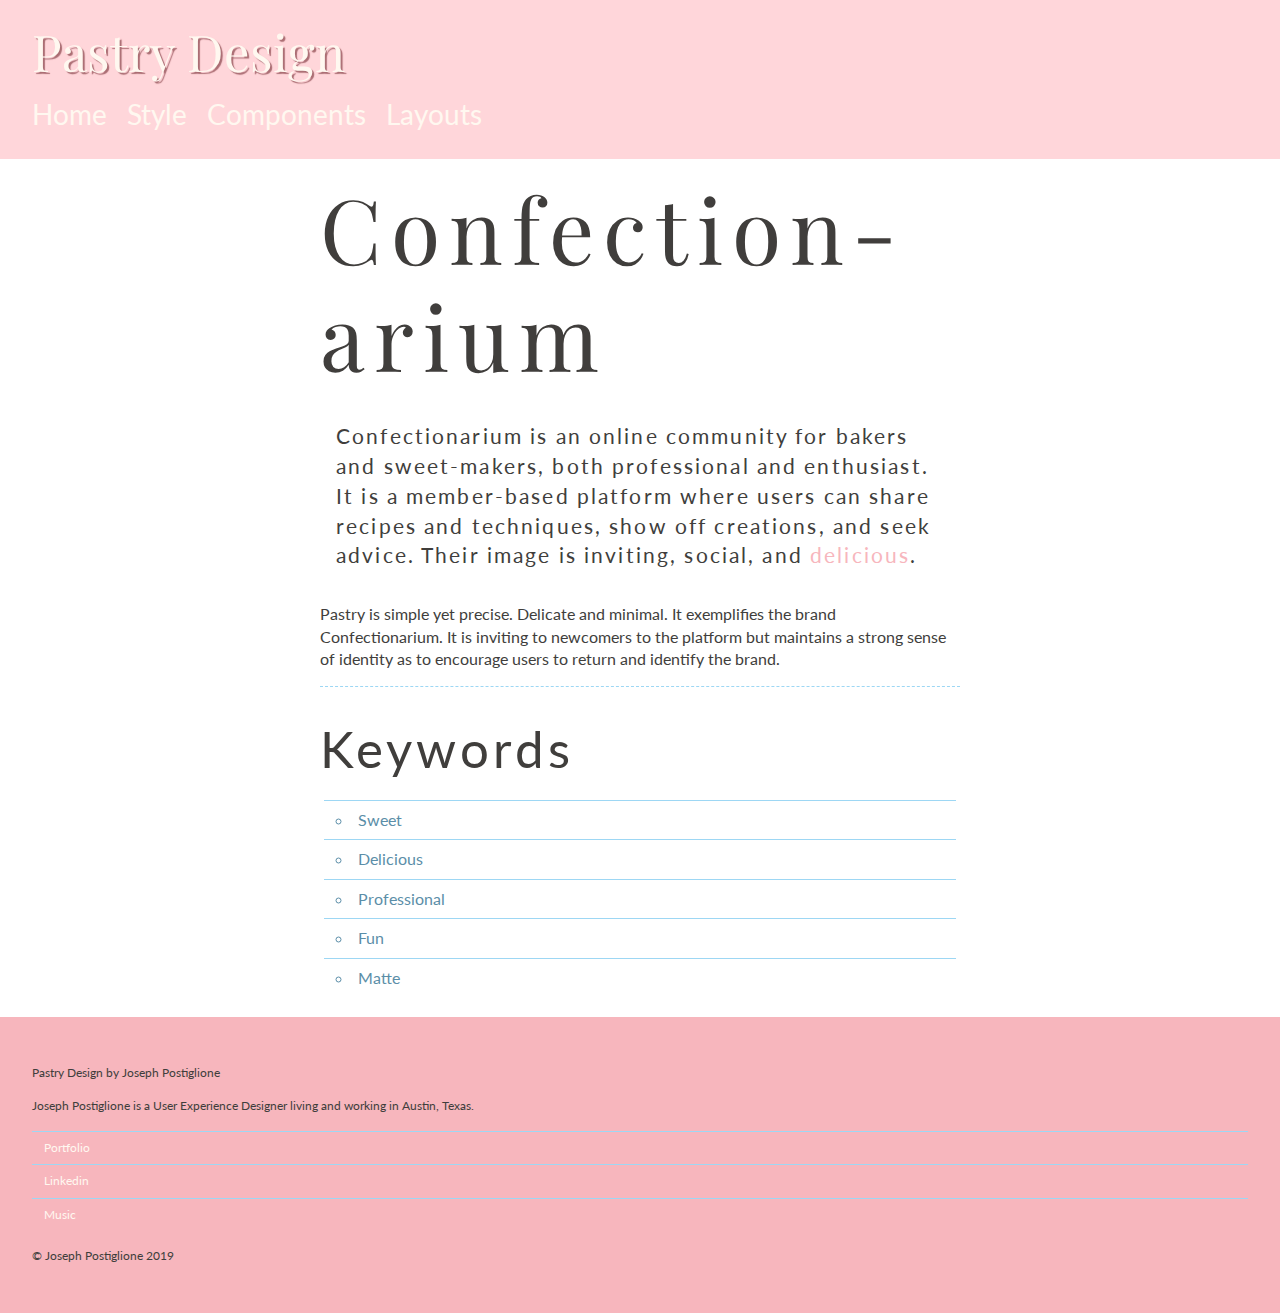
==== index.html @ 6fde8a40 "Project 3: Part A Revision" ====
<!DOCTYPE html>
<html lang="en-us">
<head>
    <meta charset="UTF-8">
    <meta name="viewport" content="width=device-width, initial-scale=1.0">
    <meta http-equiv="X-UA-Compatible" content="ie=edge">
    <title>Pastry Design</title>
    <link rel="stylesheet" href="style.css">
</head>
<body>

    <header>

        <a href="index.html" class="site-logo">Pastry Design</a>

        <nav>

            <ul>
                <li><a href="index.html">Home</a></li>
                <li><a href="style.html">Style</a></li>
                <li><a href="components.html">Components</a></li>
                <li><a href="layouts.html">Layouts</a></li>
            </ul>

        </nav>
        
    </header>

    <main>

        <h1>Confection-arium</h1>


        <p class="paragraph-featured">Confectionarium is an online community for bakers and sweet-makers, both professional and enthusiast. It is a member-based platform where users can share recipes and techniques, show off creations, and seek advice. Their image is inviting, social, and <a href="#">delicious</a>.</p>

        <p>Pastry is simple yet precise. Delicate and minimal. It exemplifies the brand Confectionarium. It is inviting to newcomers to the platform but maintains a strong sense of identity as to encourage users to return and identify the brand.</p>

        <h2>Keywords</h2>

        <ul>
            <li>Sweet</li>
            <li>Delicious</li>
            <li>Professional</li>
            <li>Fun</li>
            <li>Matte</li>
        </ul>

    </main>

    <footer>

        <p>Pastry Design by Joseph Postiglione</p>

        <p>Joseph Postiglione is a User Experience Designer living and working in Austin, Texas.</p>

        <ul>
            <li><a href="https://www.joseph-gerard.com/">Portfolio</a></li>
            <li><a href="https://www.linkedin.com/in/joseph-postiglione/">Linkedin</a></li>
            <li><a href="https://liftedtraces.bandcamp.com/">Music</a></li>
        </ul>

        <p>&copy; Joseph Postiglione 2019</p>

    </footer>
    
</body>
</html>
---- style.css ----
@import url('https://fonts.googleapis.com/css?family=Lato:300,400,400i,700|Playfair+Display&display=swap');

/*=================================================
Colors Component
=================================================*/

html {
    --color-skyblue: #9DD7F4;
    --color-skyblue-light: #BDE9FF;
    --color-skyblue-dark: #5B8EA8;

    --color-coral: #F7B6BD;
    --color-coral-light: #FFD6DA;
    --color-coral-dark: #AB6D73;

    --color-sand:#FFF8F0;
    --color-sand-dark: #403E3C;
    --color-disabled-grey: #E6DFD8;
}


/*=================================================
Typography
=================================================*/

html {
    --font-primary: 'Lato', Helvetica, Arial, sans-serif;
    --font-secondary: 'Playfair Display', "Times New Roman", serif;

    --size-ratio: 1.125; /*==Major Second for mobile, Perfect Fourth for desktop==*/
    --size-six-up: calc( var(--size-five-up) * var(--size-ratio) );
    --size-five-up: calc( var(--size-four-up) * var(--size-ratio) );
	--size-four-up: calc( var(--size-three-up) * var(--size-ratio) );
	--size-three-up: calc( var(--size-two-up) * var(--size-ratio) );
	--size-two-up: calc( var(--size-one-up) * var(--size-ratio) );
    --size-one-up: calc( 1rem * var(--size-ratio) );
    --size-one-down: calc( 1rem / var(--size-ratio) );


    color: var(--color-sand-dark);
    font-family: var(--font-primary);
    line-height: 1.4;
}

h1, h2, h3, h4, h5, h6 {
    font-weight: normal;
    line-height: 1.2;
    margin: 0;
    padding: 0;
    letter-spacing: .08em;
}

h1 {
    font-family: var(--font-secondary);
    font-size: var(--size-six-up);
    letter-spacing: .1em;
    margin: 1rem 0;
}

h2 {
    border-top: 1px dashed var(--color-skyblue);
    font-size: var(--size-four-up);
    padding-top: 2rem;
}

h3 {
    color: var(--color-coral);
    font-size: var(--size-three-up);
    padding: 1rem 0;
}

h4 {
    color: var(--color-skyblue-dark);
    font-size: var(--size-two-up);
    font-weight: lighter;
}

h5 {
    font-size: var(--size-two-up);
}

h6 {
    font-size: var(--size-one-up);
}

main h1 a, h2 a, h3 a, h4 a, h5 a, h6 a {
    color: var(--color-coral-light);
    text-shadow: 2px 2px 1px var(--color-coral);
}

a {
    color: var(--color-coral);
    text-decoration: none;
}

a:visited {
    color: var(--color-coral);
}

a:hover {
    text-shadow: 2px 2px 1px var(--color-skyblue);
}

a:focus {
    font-weight: bold;
    outline-color: var(--color-skyblue);
}

a:active {
    font-weight: bold;
}

p {
    margin: 1rem 0;
}

.site-logo {
    color: var(--color-sand);
    font-family: var(--font-secondary);
    font-size: var(--size-four-up);
    text-shadow: 2px 2px 1px var(--color-coral-dark);
}

.site-logo:visited {
    color: var(--color-sand);
}


.paragraph-featured {
    font-size: var(--size-one-up);
    letter-spacing: .1em;
    margin: 1rem 0 1rem;
    padding: 1rem;
}

.paragraph-tertiary {
    border-radius: 1rem;
    font-size: var(--size-one-down);
}


@media ( min-width: 600px ) {
    html {
        --size-ratio: 1.333;  /*==Major Second for mobile, Perfect Fourth for desktop==*/
     } 
}

/*=================================================
Navigation Component
=================================================*/

nav a {
    color: var(--color-sand);
}

nav a:visited {
    color: var(--color-sand);
}


@media ( min-width: 800px ) {

    nav a {
        display: inline-block;
        padding-right: 1rem;
        text-align: right;
	}
	
	nav li {
        display: inline-block;
        font-size: var(--size-two-up);
	}
}
/*=================================================
Examples
=================================================*/

.example-font p {
    box-shadow: none;
}

.example-font-copy {
    font-size: var(--size-one-up);
    font-weight: lighter;
    margin-left: 1rem;
}

.example-font-lato {
    font-family: var(--font-primary);
    font-size: var(--size-one-up);
    font-weight: normal;
}

.example-font-playfair {
    font-family: var(--font-secondary);
    font-size: var(--size-one-up);
    font-weight: normal;
}

.example-heading-sizes h1 {
    font-family: var(--font-primary);
    margin: 0;
}

.example-heading-sizes h2 {
    border: none;
    padding: 0;
}

.example-heading-sizes h3 {
    padding: 0;
}

.example-color-light-sky-blue {
    background-color: var(--color-skyblue-light);
}

.example-color-sky-blue {
    background-color: var(--color-skyblue);
}

.example-color-dark-sky-blue {
    background-color: var(--color-skyblue-dark);
}

.example-color-light-coral {
    background-color: var(--color-coral-light);
}

.example-color-coral {
    background-color: var(--color-coral);
}

.example-color-dark-coral {
    background-color: var(--color-coral-dark);
}

.example-color-disabled-grey {
    background-color: var(--color-disabled-grey);
}

.example-color-sand {
    background-color: var(--color-sand);
}

.example-color-dark-sand {
    background-color: var(--color-sand-dark);
    color: var(--color-sand-dark);
}

.example-colors div {
    border-radius: 1rem 0 1rem 0;
    color: var(--color-sand);
    margin: 1rem;
    max-width: 100%;
    padding: 1rem;
}

.example-colors h4 {
    color: var(--color-sand);
}

.example-colors p {
    font-size: var(--size-one-up);
    margin: 0;
}

.example-color-disabled-grey h4, .example-color-disabled-grey p, .example-color-sand h4, .example-color-sand p {
    color: var(--color-sand-dark);
}


/*=================================================
Button Component
=================================================*/

.link-button {
    border: 2px solid var(--color-coral);
    border-radius: .4rem;
    color: var(--color-coral);
    display: inline-block;
    margin: 1rem;
    padding: .5rem 1rem;
}

.link-button:visited {
    color: var(--color-coral);
}

.link-button:hover {
    background-color: var(--color-coral);
    color: var(--color-sand);
    text-shadow: none;
}

.link-button:focus {
    outline-color: var(--color-skyblue);
}

.link-button:active {
    box-shadow: 2px 1px 3px rgba(0,0,0,.2);
    font-weight: normal;
}

.link-button-hero {
    background-color: var(--color-coral);
    box-shadow: none;
    font-size: var(--size-one-up);
    padding: .75rem 2rem;
}

.link-button-hero:visited {
    color: var(--color-sand);
}

.link-button-hero:hover {
    box-shadow: 2px 1px 3px rgba(0,0,0,.5);
}

.link-button-hero:active {
    box-shadow: 2px 1px 3px rgba(0,0,0,.2);
}

.link-button-hero-secondary {
    background-color: var(--color-skyblue);
    border: 2px solid var(--color-skyblue);
}

.link-button-hero-secondary:visited {
    background-color: var(--color-skyblue);
}

.link-button-secondary {
    border: 2px solid var(--color-skyblue-light);
    box-shadow: none;
    color: var(--color-skyblue);
}

.link-button-secondary:visited {
    color: var(--color-skyblue);
}

.link-button-secondary:hover {
    background-color: var(--color-skyblue);
    border: 2px solid var(--color-skyblue);
    color: var(--color-sand);
}

.link-button-secondary:focus {
    outline-color: var(--color-coral);
}

.link-button-disabled {
    background-color: var(--color-disabled-grey);
    border: 2px solid var(--color-disabled-grey);
    color: white;
}

.link-button-disabled:visited {
    color: white;
}

.link-button-disabled:hover {
    background-color: white;
    box-shadow: none;
    color: var(--color-disabled-grey);
}

.link-button-tertiary {
    border: 2px solid var(--color-sand-dark);
    border-radius: .4rem;
    color: var(--color-sand-dark);
    display: inline-block;
    margin: 1rem;
    padding: .5rem 1rem;
}

.link-button-tertiary:visited {
    color: var(--color-sand-dark);
}

.link-button-tertiary:hover {
    background-color: var(--color-sand-dark);
    color: white;
    text-shadow: none;
}
/*=================================================
Accordion Component
=================================================*/

summary {
    background-color: var(--color-coral);
    box-shadow: 2px 1px 3px rgba(0,0,0,.2);
    color: var(--color-sand);
    font-size: var(--size-two-up);
    padding: .5rem;
}

summary::-webkit-details-marker {
    background: url(images/arrow-right-white.svg);
    background-repeat: no-repeat;
    background-size: contain;
    color: transparent;
}

summary:focus {
    outline: none;
}

details[open] summary::-webkit-details-marker  {
    background: url(images/arrow-down-white.svg);
    background-repeat: no-repeat;
    background-size: contain;
}

details {
    border: 2px solid var(--color-coral);
    border-radius: .4rem;
    margin: 1rem;
}

details div {
    padding: .5rem 2rem;
}

details div p {
    border-bottom: 1px solid var(--color-coral);
    color: var(--color-skyblue);
    padding: 1rem 0;
}

.summary-secondary {
    background-color: var(--color-skyblue);
}

.details-secondary {
    border: 2px solid var(--color-skyblue);
}

.details-secondary p {
    border-bottom: 1px solid var(--color-skyblue);
    color: var(--color-coral);
}

/*=================================================
Header Component
=================================================*/

header {
    background-color: var(--color-coral-light);
    padding: 1rem 2rem .5rem;
}

header ul {
    list-style: none;
    margin-top: .5rem;
    padding: 0;
}

header li {
    border: none;
    padding: 0;
}

/*=================================================
Footer Component
=================================================*/

footer {
    background-color: var(--color-coral);
    font-size: var(--size-one-down);
    padding: 2rem;
}

footer ul {
    list-style: none;
    padding: 0;
}

footer a {
    color: var(--color-sand);
    text-decoration: none;
}

footer a:visited {
    color: var(--color-skyblue-dark);
}

footer a:hover {
    font-weight: bold;
    text-shadow: 2px 2px 1px var(--color-coral-light);
}

footer a:focus {
    text-decoration: underline;
}

footer a:active {
    text-decoration: underline;
}

/*=================================================
Figure Component
=================================================*/

figure {
    border-radius: 1rem;
    box-shadow: 0 1px 3px rgba(58,77,95,.4);
    margin: 1rem 0 1.5rem;
    padding: 1rem;
}

.figure-svg {
    box-shadow: none;
}

/*=================================================
blockquote Component
=================================================*/

blockquote {
    background-color: var(--color-sand);
    box-shadow: 8px 8px 0 var(--color-skyblue-light);
    color: var(--color-coral);
    font-family: var(--font-primary);
    font-size: var(--size-two-up);
    font-style: italic;
    line-height:1.6;
    margin: 3rem 0;
    padding: 1rem 2rem 1rem 4rem;
    width: 70%;
  }

blockquote p {
    box-shadow: none;
}

  cite {
    font-size: var(--size-one-up);
  }

/*=================================================
List Component
=================================================*/

ul {
    list-style: inside;
    list-style-type: circle;
    padding: .25rem;
}

ol {
    list-style: inside;
    list-style-type: lower-roman;
    padding: .25rem;
}

li {
    border-top: 1px solid var(--color-skyblue);
    color: var(--color-skyblue-dark);
    padding: .5rem .75rem;
}

/*=================================================
Master Layout 
=================================================*/

body {
    margin: 0;
}

main {
    margin: auto;
    max-width: 40rem;
    padding: 0 1.5rem;
}

section {
    margin-bottom: 2rem;
    padding: .5rem;
}

svg {
    border-radius: 2rem;
    box-shadow: 0 1px 3px rgba(58,77,95,.4);
    display: block;
    margin-bottom: 2rem;
    max-width: 300px;
    overflow-y: auto;
    -webkit-overflow-scrolling: touch;
}
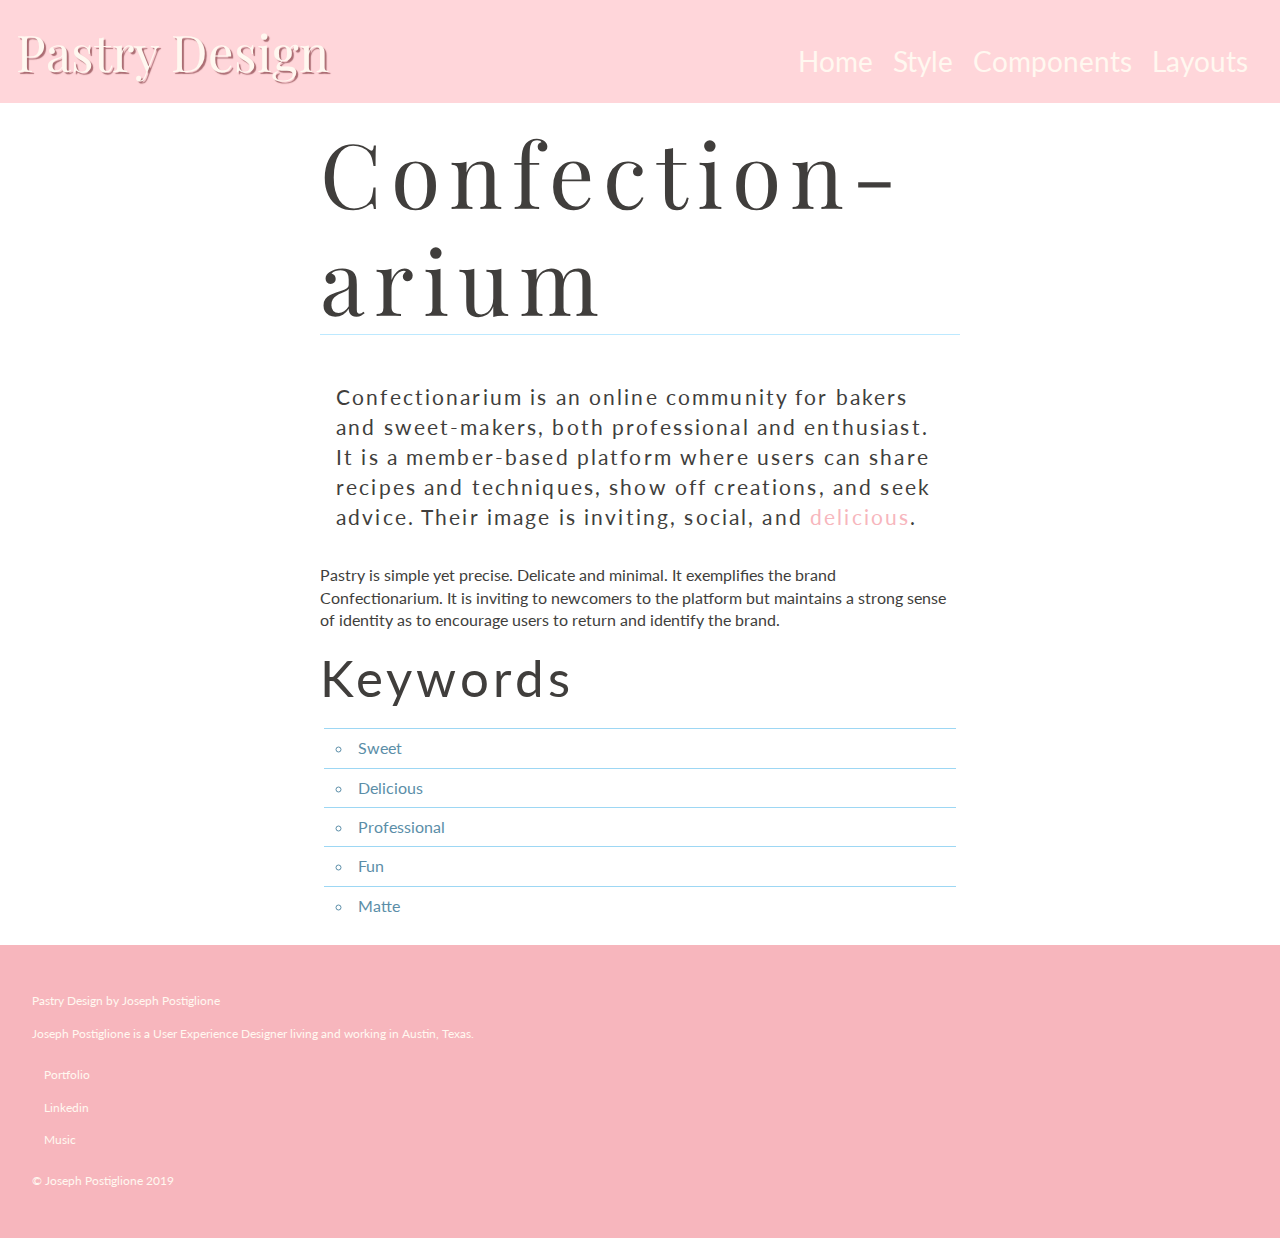
==== commit 616d985f: "Project 3: Part B rev 5" ====
--- a/index.html
+++ b/index.html
@@ -28,23 +28,26 @@
 
     <main>
 
-        <h1>Confection-arium</h1>
+        <article>
+            <h1>Confection-arium</h1>
 
 
-        <p class="paragraph-featured">Confectionarium is an online community for bakers and sweet-makers, both professional and enthusiast. It is a member-based platform where users can share recipes and techniques, show off creations, and seek advice. Their image is inviting, social, and <a href="#">delicious</a>.</p>
+            <p class="paragraph-featured">Confectionarium is an online community for bakers and sweet-makers, both professional and enthusiast. It is a member-based platform where users can share recipes and techniques, show off creations, and seek advice. Their image is inviting, social, and <a href="#">delicious</a>.</p>
 
-        <p>Pastry is simple yet precise. Delicate and minimal. It exemplifies the brand Confectionarium. It is inviting to newcomers to the platform but maintains a strong sense of identity as to encourage users to return and identify the brand.</p>
+            <p>Pastry is simple yet precise. Delicate and minimal. It exemplifies the brand Confectionarium. It is inviting to newcomers to the platform but maintains a strong sense of identity as to encourage users to return and identify the brand.</p>
 
-        <h2>Keywords</h2>
+            <h2>Keywords</h2>
 
-        <ul>
-            <li>Sweet</li>
-            <li>Delicious</li>
-            <li>Professional</li>
-            <li>Fun</li>
-            <li>Matte</li>
-        </ul>
+            <ul>
+                <li>Sweet</li>
+                <li>Delicious</li>
+                <li>Professional</li>
+                <li>Fun</li>
+                <li>Matte</li>
+            </ul>
 
+        </article>
+        
     </main>
 
     <footer>
--- a/style.css
+++ b/style.css
@@ -17,7 +17,6 @@
     --color-sand-dark: #403E3C;
     --color-disabled-grey: #E6DFD8;
 }
-
 
 /*=================================================
 Typography
@@ -44,29 +43,29 @@
 
 h1, h2, h3, h4, h5, h6 {
     font-weight: normal;
+    letter-spacing: .08em;
     line-height: 1.2;
     margin: 0;
     padding: 0;
-    letter-spacing: .08em;
 }
 
 h1 {
+    border-bottom: 1px solid var(--color-skyblue-light);
     font-family: var(--font-secondary);
     font-size: var(--size-six-up);
     letter-spacing: .1em;
+    margin: 1rem 0 2rem;
+}
+
+h2 {
+    font-size: var(--size-four-up);
+    margin-top: 1rem;
+}
+
+h3 {
+    color: var(--color-coral);
+    font-size: var(--size-three-up);
     margin: 1rem 0;
-}
-
-h2 {
-    border-top: 1px dashed var(--color-skyblue);
-    font-size: var(--size-four-up);
-    padding-top: 2rem;
-}
-
-h3 {
-    color: var(--color-coral);
-    font-size: var(--size-three-up);
-    padding: 1rem 0;
 }
 
 h4 {
@@ -85,12 +84,13 @@
 
 main h1 a, h2 a, h3 a, h4 a, h5 a, h6 a {
     color: var(--color-coral-light);
-    text-shadow: 2px 2px 1px var(--color-coral);
+    text-shadow: 2px 2px 1px var(--color-skyblue-light);
 }
 
 a {
     color: var(--color-coral);
     text-decoration: none;
+    transition: all .1s ease-in-out;
 }
 
 a:visited {
@@ -98,16 +98,12 @@
 }
 
 a:hover {
-    text-shadow: 2px 2px 1px var(--color-skyblue);
+    text-shadow: 2px 2px 1px var(--color-skyblue-light);
+    transition: all .1s ease-in-out;
 }
 
 a:focus {
-    font-weight: bold;
     outline-color: var(--color-skyblue);
-}
-
-a:active {
-    font-weight: bold;
 }
 
 p {
@@ -134,12 +130,13 @@
 }
 
 .paragraph-tertiary {
-    border-radius: 1rem;
+    border-radius: .4rem;
     font-size: var(--size-one-down);
 }
 
 
 @media ( min-width: 600px ) {
+
     html {
         --size-ratio: 1.333;  /*==Major Second for mobile, Perfect Fourth for desktop==*/
      } 
@@ -158,7 +155,7 @@
 }
 
 
-@media ( min-width: 800px ) {
+@media ( min-width: 600px ) {
 
     nav a {
         display: inline-block;
@@ -171,6 +168,7 @@
         font-size: var(--size-two-up);
 	}
 }
+
 /*=================================================
 Examples
 =================================================*/
@@ -198,17 +196,8 @@
 }
 
 .example-heading-sizes h1 {
+    border: none;
     font-family: var(--font-primary);
-    margin: 0;
-}
-
-.example-heading-sizes h2 {
-    border: none;
-    padding: 0;
-}
-
-.example-heading-sizes h3 {
-    padding: 0;
 }
 
 .example-color-light-sky-blue {
@@ -249,7 +238,7 @@
 }
 
 .example-colors div {
-    border-radius: 1rem 0 1rem 0;
+    border-radius: .4rem 0 .4rem 0;
     color: var(--color-sand);
     margin: 1rem;
     max-width: 100%;
@@ -275,21 +264,23 @@
 =================================================*/
 
 .link-button {
+    background-color: var(--color-coral);
     border: 2px solid var(--color-coral);
     border-radius: .4rem;
-    color: var(--color-coral);
+    color: var(--color-sand);
     display: inline-block;
     margin: 1rem;
     padding: .5rem 1rem;
 }
 
 .link-button:visited {
-    color: var(--color-coral);
+    color: white;
 }
 
 .link-button:hover {
-    background-color: var(--color-coral);
-    color: var(--color-sand);
+    background-color: white;
+    box-shadow: 2px 1px 3px rgba(0,0,0,.2);
+    color: var(--color-coral);
     text-shadow: none;
 }
 
@@ -298,23 +289,26 @@
 }
 
 .link-button:active {
-    box-shadow: 2px 1px 3px rgba(0,0,0,.2);
+    box-shadow: none;
     font-weight: normal;
 }
 
 .link-button-hero {
     background-color: var(--color-coral);
     box-shadow: none;
+    color: white;
     font-size: var(--size-one-up);
     padding: .75rem 2rem;
 }
 
 .link-button-hero:visited {
-    color: var(--color-sand);
+    color: white;
 }
 
 .link-button-hero:hover {
     box-shadow: 2px 1px 3px rgba(0,0,0,.5);
+    color: var(--color-coral);
+
 }
 
 .link-button-hero:active {
@@ -330,20 +324,26 @@
     background-color: var(--color-skyblue);
 }
 
+.link-button-hero-secondary:hover {
+    background-color: white;
+    color: var(--color-skyblue);
+}
+
 .link-button-secondary {
-    border: 2px solid var(--color-skyblue-light);
-    box-shadow: none;
-    color: var(--color-skyblue);
-}
-
-.link-button-secondary:visited {
-    color: var(--color-skyblue);
-}
-
-.link-button-secondary:hover {
     background-color: var(--color-skyblue);
     border: 2px solid var(--color-skyblue);
-    color: var(--color-sand);
+    box-shadow: none;
+    color: white;
+}
+
+.link-button-secondary:visited {
+    color: white;
+}
+
+.link-button-secondary:hover {
+    background-color: white;
+    border: 2px solid var(--color-skyblue);
+    color: var(--color-skyblue);
 }
 
 .link-button-secondary:focus {
@@ -377,6 +377,7 @@
 
 .link-button-tertiary:visited {
     color: var(--color-sand-dark);
+    font-weight: normal;
 }
 
 .link-button-tertiary:hover {
@@ -384,15 +385,16 @@
     color: white;
     text-shadow: none;
 }
+
 /*=================================================
 Accordion Component
 =================================================*/
 
 summary {
     background-color: var(--color-coral);
-    box-shadow: 2px 1px 3px rgba(0,0,0,.2);
-    color: var(--color-sand);
-    font-size: var(--size-two-up);
+    color: var(--color-sand);
+    cursor: pointer;
+    font-size: var(--size-one-up);
     padding: .5rem;
 }
 
@@ -417,14 +419,33 @@
     border: 2px solid var(--color-coral);
     border-radius: .4rem;
     margin: 1rem;
-}
-
+    overflow: hidden;
+}
+
+details[open] summary ~ * {
+    animation: sweep .5s ease-in-out;
+}
+  
 details div {
     padding: .5rem 2rem;
 }
 
+details div a {
+    color: var(--color-skyblue);
+    text-decoration: underline;
+}
+
+details div a:visited {
+    color: var(--color-skyblue);
+}
+
+details div a:hover {
+    color: var(--color-coral);
+    text-shadow: none;
+}
+
 details div p {
-    border-bottom: 1px solid var(--color-coral);
+    border-top: 1px solid var(--color-coral);
     color: var(--color-skyblue);
     padding: 1rem 0;
 }
@@ -437,9 +458,71 @@
     border: 2px solid var(--color-skyblue);
 }
 
+.details-secondary a {
+    color: var(--color-coral);
+}
+
+.details-secondary a:visited {
+    color: var(--color-coral);
+}
+
+.details-secondary a:hover {
+    color: var(--color-skyblue);
+}
+
 .details-secondary p {
-    border-bottom: 1px solid var(--color-skyblue);
-    color: var(--color-coral);
+    border-top: 1px solid var(--color-skyblue);
+    color: var(--color-coral);
+}
+
+.summary-tertiary {
+    background-color: white;
+    color: var(--color-sand-dark);
+}
+
+.details-tertiary {
+    border: 2px solid var(--color-sand-dark);
+}
+
+.details-tertiary a {
+    color: var(--color-sand-dark);
+}
+
+.details-tertiary a:visited {
+    color: var(--color-sand-dark); 
+}
+
+.details-tertiary a:hover {
+    opacity: .5;
+}
+
+.details-tertiary p {
+    border-top: 1px solid var(--color-sand-dark);
+    color: var(--color-sand-dark);
+}
+
+.summary-tertiary::-webkit-details-marker {
+    background: url(images/arrow-right-sand-dark.svg);
+    background-repeat: no-repeat;
+    background-size: contain;
+    color: transparent;
+}
+
+.details-tertiary[open] summary::-webkit-details-marker  {
+    background: url(images/arrow-down-sand-dark.svg);
+    background-repeat: no-repeat;
+    background-size: contain;
+}
+
+@keyframes sweep {
+
+    0% {
+        opacity: 0; margin-left: -10px
+    }
+
+    100% {
+        opacity: 1; margin-left: 0px
+    }
 }
 
 /*=================================================
@@ -462,6 +545,20 @@
     padding: 0;
 }
 
+@media ( min-width: 900px) {
+
+    header {
+        align-items: baseline;
+        display: flex;
+        justify-content: space-between;
+        padding: 1rem;
+    }
+
+    header ul {
+        margin: 0;
+    }
+}
+
 /*=================================================
 Footer Component
 =================================================*/
@@ -472,23 +569,30 @@
     padding: 2rem;
 }
 
+footer p {
+    color: var(--color-sand);
+}
+
 footer ul {
     list-style: none;
     padding: 0;
 }
 
+footer li {
+    border: none;
+}
+
 footer a {
     color: var(--color-sand);
     text-decoration: none;
 }
 
 footer a:visited {
-    color: var(--color-skyblue-dark);
+    color: var(--color-sand);
 }
 
 footer a:hover {
-    font-weight: bold;
-    text-shadow: 2px 2px 1px var(--color-coral-light);
+    text-shadow: 2px 2px 3px var(--color-skyblue);
 }
 
 footer a:focus {
@@ -504,15 +608,12 @@
 =================================================*/
 
 figure {
-    border-radius: 1rem;
+    border-radius: .4rem;
     box-shadow: 0 1px 3px rgba(58,77,95,.4);
     margin: 1rem 0 1.5rem;
     padding: 1rem;
 }
 
-.figure-svg {
-    box-shadow: none;
-}
 
 /*=================================================
 blockquote Component
@@ -535,9 +636,113 @@
     box-shadow: none;
 }
 
-  cite {
-    font-size: var(--size-one-up);
-  }
+cite {
+    font-size: var(--size-one-up);
+}
+
+/*=================================================
+Modal Component
+=================================================*/
+
+dialog {
+    background-color: var(--color-sand);
+	border: none;
+	border-radius: .4rem;
+    box-shadow: 8px 8px 0 var(--color-skyblue-light);
+    color: var(--color-coral);
+    max-width: 24rem;
+	padding: 2rem;
+}
+
+dialog[open] {
+    animation: slide-down .7s ease-in-out;
+}
+
+dialog h2 {
+    border-bottom: 2px solid var(--color-skyblue);
+}
+
+dialog p {
+    color: var(--color-sand-dark);
+}
+
+button {
+    background-color: var(--color-skyblue);
+    border: 2px solid var(--color-skyblue);
+    border-radius: .4rem;
+    color: white;
+    cursor: pointer;
+    font-family: var(--font-primary);
+    font-size: var(--size-one-up);
+    padding: .75rem 2rem;
+
+}
+
+button:visited {
+    color: white;
+}
+
+button:hover {
+    animation: text-fade-in .3s ease-in-out;
+    background-color: white;
+    box-shadow: 2px 1px 3px rgba(0,0,0,.4);
+    color: var(--color-skyblue);
+}
+
+button:active {
+    box-shadow: 2px 1px 3px rgba(0,0,0,.2);
+    outline: none;
+}
+
+dialog::backdrop {
+    animation: bg-fade-in 4s ease-in-out;
+
+    background-color: rgba(0,0,0, 0);
+    background-image: url(images/modal-bg.svg);
+    background-position: center;
+    background-repeat: no-repeat;
+    background-size: cover;
+}
+
+@keyframes bg-fade-in {
+
+    0% {
+        opacity: 0;
+    }
+
+    100% {
+        opacity: 1;
+    }
+}
+
+@keyframes slide-down {
+
+    0% {
+        opacity: 0;
+        transform: translatey(-40rem);
+    }
+
+    75% {
+        opacity: 1;
+        transform: translateY(4rem);
+    }
+
+    100% {
+        transform: translateY(0);
+    }
+}
+
+@keyframes text-fade-in {
+
+    0% {
+        color: white;
+    }
+   
+    100% {
+        color: var(--color-skyblue);
+    }
+}
+
 
 /*=================================================
 List Component
@@ -580,15 +785,7 @@
     padding: .5rem;
 }
 
-svg {
-    border-radius: 2rem;
-    box-shadow: 0 1px 3px rgba(58,77,95,.4);
-    display: block;
-    margin-bottom: 2rem;
-    max-width: 300px;
-    overflow-y: auto;
-    -webkit-overflow-scrolling: touch;
-}
-
-
-
+
+
+
+
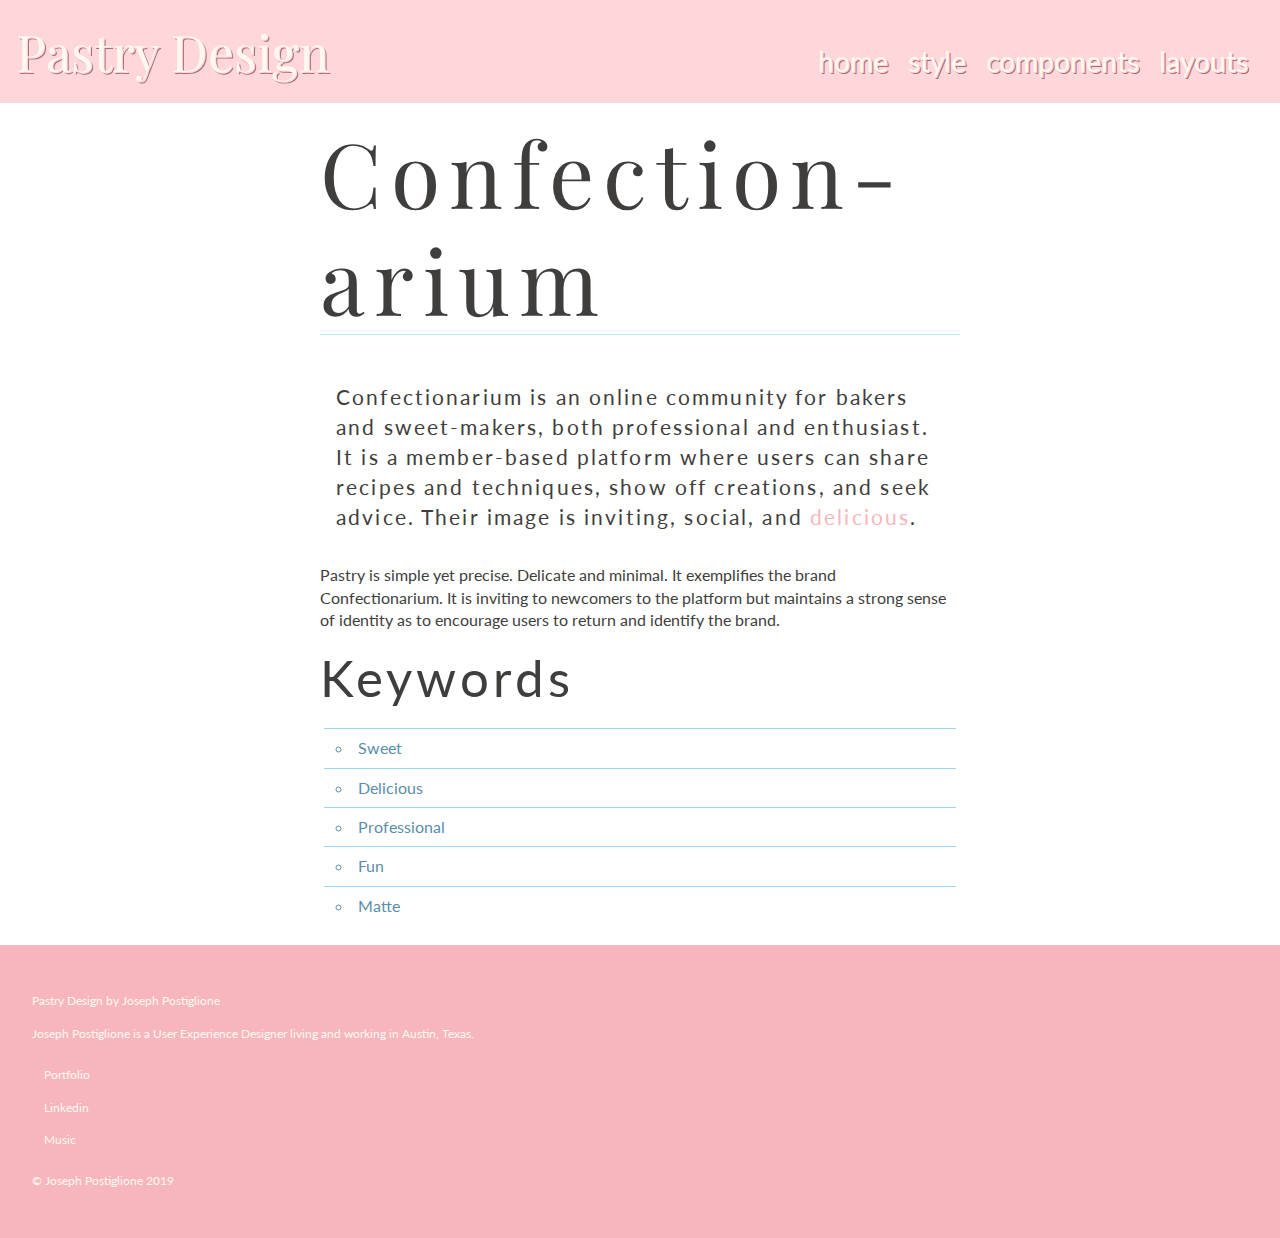
==== commit c92224d8: "Project 4: Part A Rev3" ====
--- a/index.html
+++ b/index.html
@@ -6,6 +6,7 @@
     <meta http-equiv="X-UA-Compatible" content="ie=edge">
     <title>Pastry Design</title>
     <link rel="stylesheet" href="style.css">
+    <link rel="icon" href="images/favicon.png">
 </head>
 <body>
 
--- a/style.css
+++ b/style.css
@@ -16,6 +16,11 @@
     --color-sand:#FFF8F0;
     --color-sand-dark: #403E3C;
     --color-disabled-grey: #E6DFD8;
+
+    --shadow-hover: 2px 1px 3px rgba(0,0,0,.4);
+    --shadow-active: 2px 1px 3px rgba(0,0,0,.2);
+    --shadow-solid: 2px 2px 0 var(--color-sand-dark);
+    --shadow-blockquote: 8px 8px 0 var(--color-skyblue-light);
 }
 
 /*=================================================
@@ -114,7 +119,7 @@
     color: var(--color-sand);
     font-family: var(--font-secondary);
     font-size: var(--size-four-up);
-    text-shadow: 2px 2px 1px var(--color-coral-dark);
+    text-shadow: 1px 1px 0 var(--color-coral-light), 2px 2px 0 var(--color-coral-dark);
 }
 
 .site-logo:visited {
@@ -145,6 +150,10 @@
 /*=================================================
 Navigation Component
 =================================================*/
+
+nav {
+    text-transform: lowercase;
+}
 
 nav a {
     color: var(--color-sand);
@@ -161,6 +170,7 @@
         display: inline-block;
         padding-right: 1rem;
         text-align: right;
+        text-shadow: 1px 1px 0 var(--color-coral-light), 2px 2px 0 var(--color-coral-dark);
 	}
 	
 	nav li {
@@ -279,7 +289,7 @@
 
 .link-button:hover {
     background-color: white;
-    box-shadow: 2px 1px 3px rgba(0,0,0,.2);
+    box-shadow: var(--shadow-hover);
     color: var(--color-coral);
     text-shadow: none;
 }
@@ -289,7 +299,7 @@
 }
 
 .link-button:active {
-    box-shadow: none;
+    box-shadow: var(--shadow-active);
     font-weight: normal;
 }
 
@@ -306,13 +316,13 @@
 }
 
 .link-button-hero:hover {
-    box-shadow: 2px 1px 3px rgba(0,0,0,.5);
+    box-shadow: var(--shadow-hover);
     color: var(--color-coral);
 
 }
 
 .link-button-hero:active {
-    box-shadow: 2px 1px 3px rgba(0,0,0,.2);
+    box-shadow: var(--shadow-active);
 }
 
 .link-button-hero-secondary {
@@ -382,8 +392,13 @@
 
 .link-button-tertiary:hover {
     background-color: var(--color-sand-dark);
+    box-shadow: var(--shadow-hover);
     color: white;
     text-shadow: none;
+}
+
+.link-button-tertiary:active {
+    box-shadow: var(--shadow-active);
 }
 
 /*=================================================
@@ -621,15 +636,16 @@
 
 blockquote {
     background-color: var(--color-sand);
-    box-shadow: 8px 8px 0 var(--color-skyblue-light);
+    border-radius: .4rem;
+    box-shadow: var(--shadow-blockquote);
     color: var(--color-coral);
     font-family: var(--font-primary);
     font-size: var(--size-two-up);
     font-style: italic;
     line-height:1.6;
     margin: 3rem 0;
-    padding: 1rem 2rem 1rem 4rem;
-    width: 70%;
+    padding: 1rem 2rem 1rem 3rem;
+    max-width: 70%;
   }
 
 blockquote p {
@@ -648,9 +664,9 @@
     background-color: var(--color-sand);
 	border: none;
 	border-radius: .4rem;
-    box-shadow: 8px 8px 0 var(--color-skyblue-light);
-    color: var(--color-coral);
-    max-width: 24rem;
+    box-shadow: var(--shadow-blockquote);
+    color: var(--color-coral);
+    max-width: 18rem;
 	padding: 2rem;
 }
 
@@ -674,8 +690,8 @@
     cursor: pointer;
     font-family: var(--font-primary);
     font-size: var(--size-one-up);
+    margin: 1rem;
     padding: .75rem 2rem;
-
 }
 
 button:visited {
@@ -685,19 +701,22 @@
 button:hover {
     animation: text-fade-in .3s ease-in-out;
     background-color: white;
-    box-shadow: 2px 1px 3px rgba(0,0,0,.4);
+    box-shadow: var(--shadow-hover);
     color: var(--color-skyblue);
 }
 
+button:focus {
+    outline-color: var(--color-coral);
+}
+
 button:active {
-    box-shadow: 2px 1px 3px rgba(0,0,0,.2);
+    box-shadow: var(--shadow-active);
     outline: none;
 }
 
 dialog::backdrop {
     animation: bg-fade-in 4s ease-in-out;
-
-    background-color: rgba(0,0,0, 0);
+    background-color: rgba(0,0,0,0.0);
     background-image: url(images/modal-bg.svg);
     background-position: center;
     background-repeat: no-repeat;
@@ -743,6 +762,106 @@
     }
 }
 
+/*=================================================
+form Components
+=================================================*/
+
+input, textarea, select {
+    border: 1px solid var(--color-skyblue-dark);
+    border-radius: .4rem;
+    box-sizing: border-box;
+    display: block;
+    font-size: 1rem;
+	margin: 0;
+    min-width: 50%;
+    max-width: 100%;
+    padding: .5rem;
+    transition: all .3s ease-in-out;
+	-webkit-appearance: none;
+}
+
+input:hover, textarea:hover, select:hover, input:focus, textarea:focus, select:focus {
+    box-shadow: var(--shadow-solid);
+    outline: none;
+}
+
+input[disabled], textarea[disabled], select[disabled], input[disabled]:hover, textarea[disabled]:hover,select[disabled]:hover {
+    box-shadow: none;
+    opacity: .5;
+}
+
+label {
+    color: var(--color-sand-dark);
+    display: block;
+    font-size: var(--size-one-up);
+    margin: 1rem 0 0 .25rem;
+}
+
+textarea {
+	min-height: 5rem;
+}
+
+select {
+    background-color: white;
+}
+
+.form-error {
+    border: 1px solid red;
+}
+
+.form-microcopy {
+    color: var(--color-skyblue-dark);
+    font-size: 1rem;
+    margin: .5rem 0 .5rem .25rem;
+    opacity: .7;
+}
+
+.error-message {
+    color: red;
+    font-size: var(--size-one-down);
+    margin-top: .25rem;
+}
+
+input[type="submit"], button[type="submit"] {
+    background-color: var(--color-coral);
+    border: 2px solid var(--color-coral);
+    border-radius: .4rem;
+    color: var(--color-sand);
+    display: inline-block;
+    font-size: var(--size-one-up);
+    margin: 1rem;
+    min-width: inherit;
+    padding: .5rem 1rem;
+}
+
+input[type="submit"]:hover, button[type="submit"]:hover {
+    animation: text-fade-in-coral .3s ease-in-out;
+    background-color: white;
+    box-shadow: var(--shadow-hover);
+    color: var(--color-coral);
+	cursor: pointer;
+}
+
+input[type="submit"]:focus, button[type="submit"]:focus {
+    box-shadow: none;
+    outline-color: var(--color-skyblue);
+}
+
+input[type="submit"]:active, button[type="submit"]:active {
+    box-shadow: var(--shadow-active);
+
+}
+
+@keyframes text-fade-in-coral {
+
+    0% {
+        color: white;
+    }
+   
+    100% {
+        color: var(--color-coral);
+    }
+}
 
 /*=================================================
 List Component
@@ -785,7 +904,33 @@
     padding: .5rem;
 }
 
-
-
-
-
+/*=================================================
+Jokes component 
+=================================================*/
+
+.main-dwight {
+    max-width: 80%;
+}
+
+.main-dwight blockquote {
+    margin: 2rem auto;
+    padding: 2rem;
+}
+
+.main-dwight blockquote p {
+    font-size: var(--size-one-up);
+}
+
+.img-dwight {
+    border: 1px solid var(--color-skyblue);
+    border-radius: 1rem;
+    box-shadow: var(--shadow-blockquote);
+    float: left;
+    margin: 2rem 2rem 2rem 1rem;
+    max-width: 16rem;
+}
+
+
+
+
+
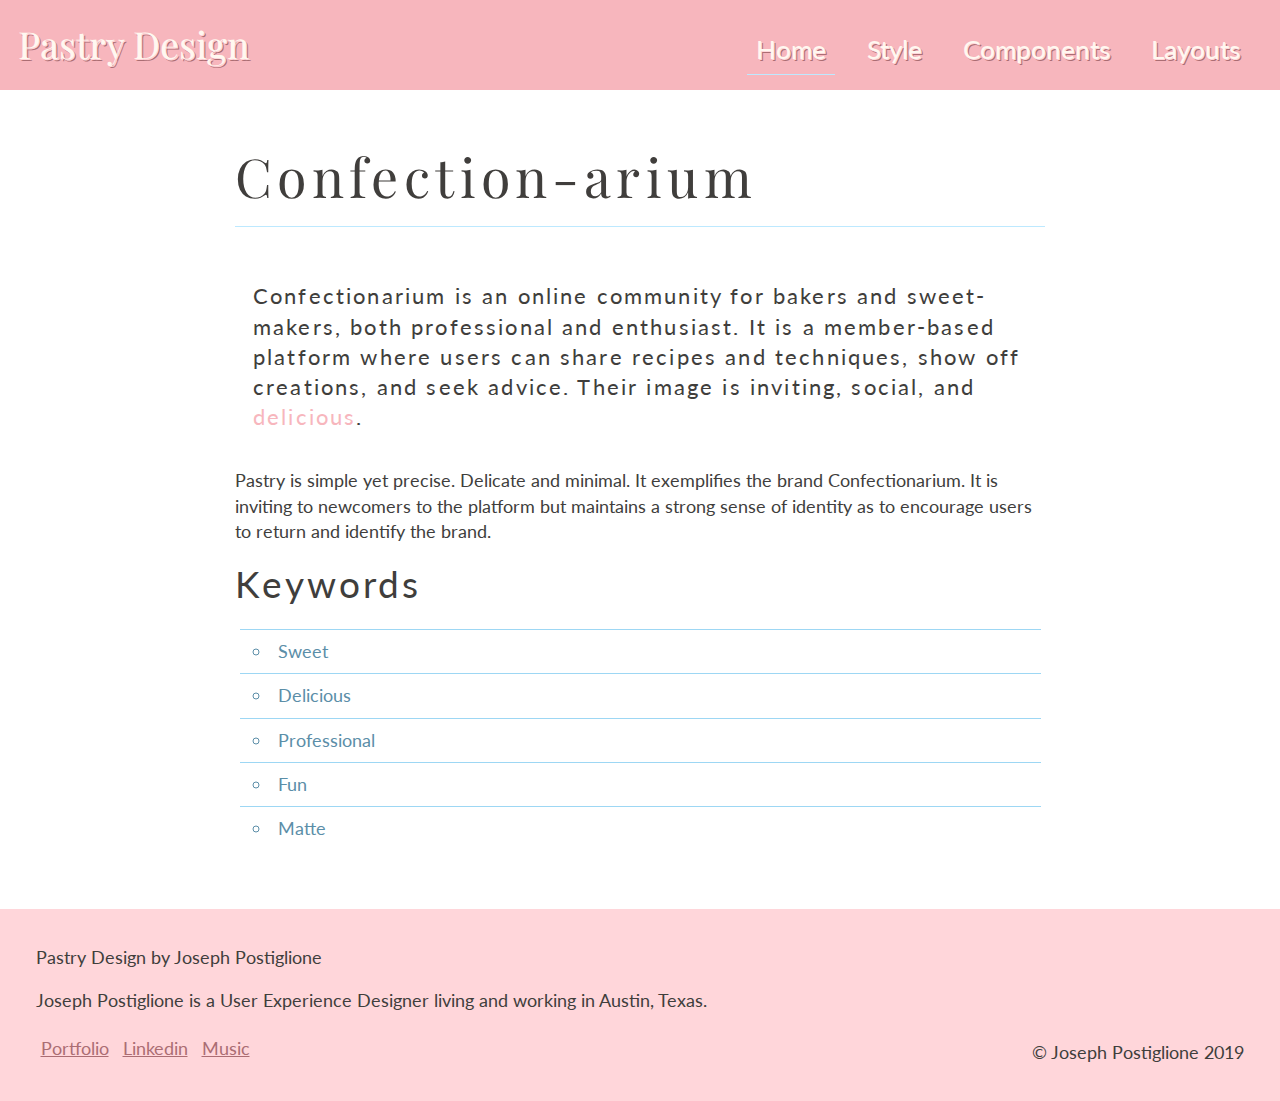
==== commit c330bd21: "Project 4: Part B Rev 1" ====
--- a/index.html
+++ b/index.html
@@ -14,10 +14,10 @@
 
         <a href="index.html" class="site-logo">Pastry Design</a>
 
-        <nav>
+        <nav class="site-nav">
 
             <ul>
-                <li><a href="index.html">Home</a></li>
+                <li><a href="index.html" class="current-page">Home</a></li>
                 <li><a href="style.html">Style</a></li>
                 <li><a href="components.html">Components</a></li>
                 <li><a href="layouts.html">Layouts</a></li>
@@ -53,6 +53,8 @@
 
     <footer>
 
+        <div>
+
         <p>Pastry Design by Joseph Postiglione</p>
 
         <p>Joseph Postiglione is a User Experience Designer living and working in Austin, Texas.</p>
@@ -63,7 +65,9 @@
             <li><a href="https://liftedtraces.bandcamp.com/">Music</a></li>
         </ul>
 
-        <p>&copy; Joseph Postiglione 2019</p>
+        </div>
+
+        <p class="footer-copywrite">&copy; Joseph Postiglione 2019</p>
 
     </footer>
     
--- a/style.css
+++ b/style.css
@@ -31,14 +31,14 @@
     --font-primary: 'Lato', Helvetica, Arial, sans-serif;
     --font-secondary: 'Playfair Display', "Times New Roman", serif;
 
-    --size-ratio: 1.125; /*==Major Second for mobile, Perfect Fourth for desktop==*/
+    --size-ratio: 1.125; /*==Major Second for mobile, Minor Third for larger screens==*/
     --size-six-up: calc( var(--size-five-up) * var(--size-ratio) );
     --size-five-up: calc( var(--size-four-up) * var(--size-ratio) );
 	--size-four-up: calc( var(--size-three-up) * var(--size-ratio) );
 	--size-three-up: calc( var(--size-two-up) * var(--size-ratio) );
 	--size-two-up: calc( var(--size-one-up) * var(--size-ratio) );
     --size-one-up: calc( 1rem * var(--size-ratio) );
-    --size-one-down: calc( 1rem / var(--size-ratio) );
+    --size-one-down: calc( .75rem * var(--size-ratio) );
 
 
     color: var(--color-sand-dark);
@@ -60,6 +60,7 @@
     font-size: var(--size-six-up);
     letter-spacing: .1em;
     margin: 1rem 0 2rem;
+    padding-bottom: 1rem;
 }
 
 h2 {
@@ -70,7 +71,7 @@
 h3 {
     color: var(--color-coral);
     font-size: var(--size-three-up);
-    margin: 1rem 0;
+    margin: .5rem 0;
 }
 
 h4 {
@@ -89,7 +90,6 @@
 
 main h1 a, h2 a, h3 a, h4 a, h5 a, h6 a {
     color: var(--color-coral-light);
-    text-shadow: 2px 2px 1px var(--color-skyblue-light);
 }
 
 a {
@@ -113,6 +113,11 @@
 
 p {
     margin: 1rem 0;
+}
+
+small {
+    font-size: var(--size-one-down);
+    opacity: .5;
 }
 
 .site-logo {
@@ -140,43 +145,263 @@
 }
 
 
-@media ( min-width: 600px ) {
+@media ( min-width: 680px ) {
 
     html {
-        --size-ratio: 1.333;  /*==Major Second for mobile, Perfect Fourth for desktop==*/
+        --size-ratio: 1.2;  /*==Major Second for mobile, Minor Third for larger screens==*/
      } 
 }
 
+@media ( min-width: 1100px ) {
+	
+	html {
+		font-size: 18px;
+	}
+}
+
+/*=================================================
+Header Component
+=================================================*/
+
+header {
+    background-color: var(--color-coral);
+    padding: 1rem 2rem .5rem;
+}
+
+header ul {
+    list-style: none;
+    margin-top: .5rem;
+}
+
+header li {
+    border: none;
+    padding: 0;
+}
+
+@media ( min-width: 900px) {
+
+    header {
+        align-items: baseline;
+        display: flex;
+        justify-content: space-between;
+        padding: 1rem;
+    }
+
+    header ul {
+        margin: 0;
+    }
+}
+
 /*=================================================
 Navigation Component
 =================================================*/
 
-nav {
-    text-transform: lowercase;
-}
-
 nav a {
+    border-bottom: 1px solid rgba(255, 255, 255, 0.5);
     color: var(--color-sand);
+    display: block;
+    font-size: var(--size-one-up);
+    padding: .5rem;
 }
 
 nav a:visited {
     color: var(--color-sand);
 }
 
+nav a:hover {
+    background-color: var(--color-coral-light);
+    text-shadow: none;
+}
+
+.current-page {
+    border-left: 2px solid var(--color-skyblue);
+    padding-left: 1rem;
+}
+
+.nav-secondary {
+    color: var(--color-sand-dark);
+    width: 10rem;
+}
+
+.nav-secondary ul {
+    margin-top: 0;
+    padding: 0 .5rem .5rem;
+}
+
+.nav-secondary li {
+    border: none;
+    display: block;
+    padding: 0;
+}
+
+.nav-secondary a {
+    border: none;
+    border-radius: 0 0 .4rem 0;
+    color: var(--color-sand-dark);
+    display: block;
+    font-size: 1rem;
+    margin: 0;
+    padding-left: 2rem;
+    text-shadow: none;
+    text-align: left;
+}
+
+.nav-secondary a:visited {
+    color: var(--color-sand-dark);
+}
+
+.nav-secondary a:hover {
+    background-color: var(--color-coral-light);
+    color: var(--color-sand-dark);
+    text-shadow: none;
+}
+
+.nav-secondary a:focus {
+    background-color: var(--color-coral);
+}
+
+.nav-secondary-nested {
+    list-style: none;
+}
+
+.nav-secondary-nested a {
+    font-size: var(--size-one-down);
+}
+
+.nav-secondary-nested a:hover {
+    background-color: var(--color-skyblue-light);
+}
+
+.nav-secondary-nested a:focus {
+    background-color: var(--color-skyblue);
+}
+
+.nav-secondary-label {
+    font-size: var(--size-one-up);
+    font-weight: bold;
+    margin: 0;
+    padding: 1rem 0 0 2rem;
+}
+
+.side-nav {
+    height: 100%;
+    width: 200px;
+    position: absolute;
+    top: 100px;
+    left: -200px;
+    opacity: .9;
+    overflow-x: hidden;
+    padding: 2rem 0;
+    transition: left .4s ease-in-out;
+}
+
+.side-nav a:hover {
+    text-shadow: none;
+}
 
 @media ( min-width: 600px ) {
 
     nav a {
-        display: inline-block;
-        padding-right: 1rem;
+        border-bottom: none;
+        display: inline;
+        margin: 0 1rem 0 0;
         text-align: right;
         text-shadow: 1px 1px 0 var(--color-coral-light), 2px 2px 0 var(--color-coral-dark);
-	}
+    }
+    
+    nav a:hover {
+        border-bottom: 1px solid rgba(255, 255, 255, 0.5);
+        text-shadow: 1px 1px 0 var(--color-coral-light), 2px 2px 0 var(--color-coral-dark);
+    }
 	
 	nav li {
         display: inline-block;
         font-size: var(--size-two-up);
-	}
+    }
+    
+    .current-page {
+        border-bottom: 1px solid var(--color-skyblue-light);
+        border-left: none;
+        padding: .5rem;
+    }
+}
+
+@media ( min-width: 900px ) {
+
+    nav a {
+        font-size: var(--size-two-up);
+        margin: 0 .5rem;
+    }
+}
+
+@media ( min-width: 1180px ) {
+
+    .side-nav {
+        left: 0;
+        transition: left .4s ease-in-out;
+    }
+}
+
+/*=================================================
+Footer Component
+=================================================*/
+
+footer {
+    background-color: var(--color-coral-light);
+    font-size: 1rem;
+    padding: 1rem 2rem;
+}
+
+footer p {
+    color: var(--color-sand-dark);
+}
+
+footer ul {
+    list-style: none;
+    padding: 0;
+}
+
+footer li {
+    border: none;
+    padding: 0;
+}
+
+footer a {
+    color: var(--color-coral-dark);
+    display: inline-block;
+    padding: .25rem;
+    text-decoration: underline;
+}
+
+footer a:visited {
+    color: var(--color-coral-dark);
+}
+
+footer a:hover {
+    color: var(--color-coral);
+    text-shadow: none;
+}
+
+footer a:focus {
+    text-decoration: underline;
+}
+
+footer a:active {
+    text-decoration: underline;
+}
+
+@media ( min-width: 780px ) {
+
+    footer {
+        align-items: flex-end;
+        display: flex;
+        justify-content: space-between;
+    }
+
+    footer li {
+        display: inline;
+    }
+
 }
 
 /*=================================================
@@ -270,7 +495,7 @@
 
 
 /*=================================================
-Button Component
+Link Button Component
 =================================================*/
 
 .link-button {
@@ -279,7 +504,7 @@
     border-radius: .4rem;
     color: var(--color-sand);
     display: inline-block;
-    margin: 1rem;
+    margin: 1rem 1rem 1rem 0;
     padding: .5rem 1rem;
 }
 
@@ -308,11 +533,8 @@
     box-shadow: none;
     color: white;
     font-size: var(--size-one-up);
+    margin: 1rem 1rem 1rem 0;
     padding: .75rem 2rem;
-}
-
-.link-button-hero:visited {
-    color: white;
 }
 
 .link-button-hero:hover {
@@ -381,7 +603,7 @@
     border-radius: .4rem;
     color: var(--color-sand-dark);
     display: inline-block;
-    margin: 1rem;
+    margin: 1rem 1rem 1rem 0;
     padding: .5rem 1rem;
 }
 
@@ -433,7 +655,8 @@
 details {
     border: 2px solid var(--color-coral);
     border-radius: .4rem;
-    margin: 1rem;
+    margin: 1rem 1rem 1rem 0;
+    max-width: 20rem;
     overflow: hidden;
 }
 
@@ -465,12 +688,12 @@
     padding: 1rem 0;
 }
 
-.summary-secondary {
-    background-color: var(--color-skyblue);
-}
-
 .details-secondary {
     border: 2px solid var(--color-skyblue);
+}
+
+.details-secondary summary {
+    background-color: var(--color-skyblue);
 }
 
 .details-secondary a {
@@ -532,90 +755,14 @@
 @keyframes sweep {
 
     0% {
-        opacity: 0; margin-left: -10px
+        opacity: 0; 
+        transform: translatex(-10px);
     }
 
     100% {
-        opacity: 1; margin-left: 0px
-    }
-}
-
-/*=================================================
-Header Component
-=================================================*/
-
-header {
-    background-color: var(--color-coral-light);
-    padding: 1rem 2rem .5rem;
-}
-
-header ul {
-    list-style: none;
-    margin-top: .5rem;
-    padding: 0;
-}
-
-header li {
-    border: none;
-    padding: 0;
-}
-
-@media ( min-width: 900px) {
-
-    header {
-        align-items: baseline;
-        display: flex;
-        justify-content: space-between;
-        padding: 1rem;
-    }
-
-    header ul {
-        margin: 0;
-    }
-}
-
-/*=================================================
-Footer Component
-=================================================*/
-
-footer {
-    background-color: var(--color-coral);
-    font-size: var(--size-one-down);
-    padding: 2rem;
-}
-
-footer p {
-    color: var(--color-sand);
-}
-
-footer ul {
-    list-style: none;
-    padding: 0;
-}
-
-footer li {
-    border: none;
-}
-
-footer a {
-    color: var(--color-sand);
-    text-decoration: none;
-}
-
-footer a:visited {
-    color: var(--color-sand);
-}
-
-footer a:hover {
-    text-shadow: 2px 2px 3px var(--color-skyblue);
-}
-
-footer a:focus {
-    text-decoration: underline;
-}
-
-footer a:active {
-    text-decoration: underline;
+        opacity: 1; 
+        transform: translatex(0);
+    }
 }
 
 /*=================================================
@@ -625,10 +772,9 @@
 figure {
     border-radius: .4rem;
     box-shadow: 0 1px 3px rgba(58,77,95,.4);
-    margin: 1rem 0 1.5rem;
+    margin: .5rem 0 1.5rem;
     padding: 1rem;
 }
-
 
 /*=================================================
 blockquote Component
@@ -665,7 +811,7 @@
 	border: none;
 	border-radius: .4rem;
     box-shadow: var(--shadow-blockquote);
-    color: var(--color-coral);
+    color: var(--color-sand-dark);
     max-width: 18rem;
 	padding: 2rem;
 }
@@ -676,22 +822,7 @@
 
 dialog h2 {
     border-bottom: 2px solid var(--color-skyblue);
-}
-
-dialog p {
-    color: var(--color-sand-dark);
-}
-
-button {
-    background-color: var(--color-skyblue);
-    border: 2px solid var(--color-skyblue);
-    border-radius: .4rem;
-    color: white;
-    cursor: pointer;
-    font-family: var(--font-primary);
-    font-size: var(--size-one-up);
-    margin: 1rem;
-    padding: .75rem 2rem;
+    color: var(--color-coral);
 }
 
 button:visited {
@@ -763,7 +894,7 @@
 }
 
 /*=================================================
-form Components
+Form Components
 =================================================*/
 
 input, textarea, select {
@@ -790,6 +921,18 @@
     opacity: .5;
 }
 
+button {
+    background-color: var(--color-skyblue);
+    border: 2px solid var(--color-skyblue);
+    border-radius: .4rem;
+    color: white;
+    cursor: pointer;
+    font-family: var(--font-primary);
+    font-size: var(--size-one-up);
+    margin: 1rem 1rem 1rem 0;
+    padding: .75rem 2rem;
+}
+
 label {
     color: var(--color-sand-dark);
     display: block;
@@ -829,7 +972,7 @@
     color: var(--color-sand);
     display: inline-block;
     font-size: var(--size-one-up);
-    margin: 1rem;
+    margin: 1rem 1rem 1rem 0;
     min-width: inherit;
     padding: .5rem 1rem;
 }
@@ -849,8 +992,136 @@
 
 input[type="submit"]:active, button[type="submit"]:active {
     box-shadow: var(--shadow-active);
-
-}
+}
+
+.search-container {
+    display: flex;
+    max-width: 35rem;
+    overflow: hidden;
+}
+
+.search-container button {
+    background-color: var(--color-skyblue);
+    border: 1px solid var(--color-skyblue-dark);
+    border-radius: 0 .4rem .4rem 0;
+    border-left: none;
+    cursor: pointer;
+    margin: 0;
+}
+
+.search-container button[type="submit"]:hover {
+    animation: text-fade-in-skyblue .3s ease-in-out;
+    color: var(--color-skyblue);
+}
+
+input[type=search] {
+    border-radius: .4rem 0 0 .4rem;
+}
+
+input[type=range] {
+    border: none;
+    margin: 1rem 0;
+    width: 50%;
+}
+
+input[type=range]:hover {
+    border: none;
+    box-shadow: none;
+}
+
+input[type=range]:focus {
+    box-shadow: none;
+    outline: none;
+}
+
+input[type=range]::-webkit-slider-runnable-track {
+    background: #9DD7F4;
+    border: 0px solid #000000;
+    border-radius: 1px;
+    box-shadow: 1px 1px 0px #5B8EA8;
+    cursor: pointer;
+    height: 5px;
+    width: 100%;
+}
+
+input[type=range]::-webkit-slider-thumb {
+    -webkit-appearance: none;
+    background: #BDE9FF;
+    border-radius: 25px;
+    border: 1px solid #5B8EA8;
+    box-shadow: 2px 2px 0px #5B8EA8;
+    cursor: pointer;
+    height: 18px;
+    margin-top: -7px;
+    width: 18px;
+}
+
+input[type=range]:focus::-webkit-slider-runnable-track {
+    background: #9DD7F4;
+}
+
+input[type=range]::-moz-range-track {
+    background: #9DD7F4;
+    border-radius: 1px;
+    border: 0px solid #000000;
+    box-shadow: 1px 1px 0px #5B8EA8;
+    cursor: pointer;
+    height: 5px;
+    width: 100%;
+}
+
+input[type=range]::-moz-range-thumb {
+    background: #BDE9FF;
+    border-radius: 25px;
+    border: 1px solid #5B8EA8;
+    box-shadow: 2px 2px 0px #5B8EA8;
+    cursor: pointer;
+    height: 18px;
+    width: 18px;
+}
+
+input[type=range]::-ms-track {
+    background: transparent;
+    border-color: transparent;
+    color: transparent;
+    cursor: pointer;
+    height: 5px;
+    width: 100%;
+}
+
+input[type=range]::-ms-fill-lower {
+    background: #9DD7F4;
+    border-radius: 2px;
+    border: 0px solid #000000;
+    box-shadow: 1px 1px 0px #5B8EA8;
+}
+
+input[type=range]::-ms-fill-upper {
+    background: #9DD7F4;
+    border-radius: 2px;
+    border: 0px solid #000000;
+    box-shadow: 1px 1px 0px #5B8EA8;
+}
+
+input[type=range]::-ms-thumb {
+    background: #BDE9FF;
+    border-radius: 25px;
+    border: 1px solid #5B8EA8;
+    box-shadow: 2px 2px 0px #5B8EA8;
+    cursor: pointer;
+    height: 18px;
+    margin-top: 1px;
+    width: 18px;
+}
+
+input[type=range]:focus::-ms-fill-lower {
+    background: #9DD7F4;
+}
+
+input[type=range]:focus::-ms-fill-upper {
+    background: #9DD7F4;
+}
+
 
 @keyframes text-fade-in-coral {
 
@@ -860,6 +1131,17 @@
    
     100% {
         color: var(--color-coral);
+    }
+}
+
+@keyframes text-fade-in-skyblue {
+
+    0% {
+        color: white;
+    }
+   
+    100% {
+        color: var(--color-skyblue);
     }
 }
 
@@ -888,6 +1170,9 @@
 /*=================================================
 Master Layout 
 =================================================*/
+html {
+    scroll-behavior: smooth;
+}
 
 body {
     margin: 0;
@@ -895,8 +1180,8 @@
 
 main {
     margin: auto;
-    max-width: 40rem;
-    padding: 0 1.5rem;
+    max-width: 45rem;
+    padding: 2rem 1.5rem;
 }
 
 section {
@@ -905,7 +1190,7 @@
 }
 
 /*=================================================
-Jokes component 
+Jokes
 =================================================*/
 
 .main-dwight {
@@ -926,11 +1211,9 @@
     border-radius: 1rem;
     box-shadow: var(--shadow-blockquote);
     float: left;
-    margin: 2rem 2rem 2rem 1rem;
+    margin: 2rem 2rem 1rem 1rem;
     max-width: 16rem;
 }
 
-
-
-
-
+  
+
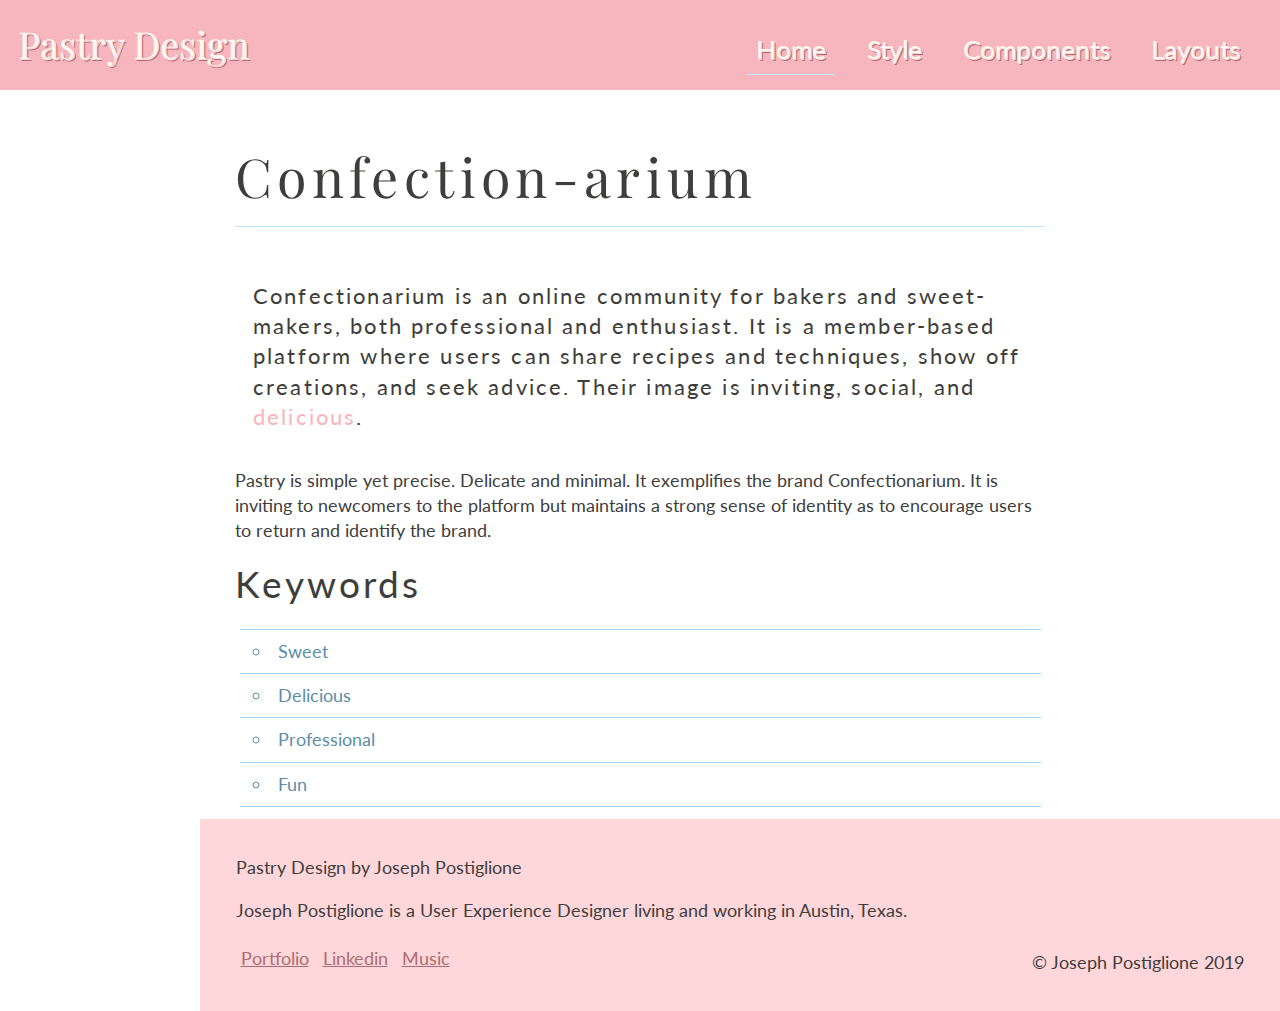
==== commit 9b29aff8: "Project 4 Part B Rev 2" ====
--- a/index.html
+++ b/index.html
@@ -36,7 +36,7 @@
             <p class="paragraph-featured">Confectionarium is an online community for bakers and sweet-makers, both professional and enthusiast. It is a member-based platform where users can share recipes and techniques, show off creations, and seek advice. Their image is inviting, social, and <a href="#">delicious</a>.</p>
 
             <p>Pastry is simple yet precise. Delicate and minimal. It exemplifies the brand Confectionarium. It is inviting to newcomers to the platform but maintains a strong sense of identity as to encourage users to return and identify the brand.</p>
-
+            
             <h2>Keywords</h2>
 
             <ul>
--- a/style.css
+++ b/style.css
@@ -184,7 +184,11 @@
         align-items: baseline;
         display: flex;
         justify-content: space-between;
+        left: 0;
         padding: 1rem;
+        position: fixed;
+        right: 0;
+        z-index: 1;
     }
 
     header ul {
@@ -284,15 +288,18 @@
 }
 
 .side-nav {
+    background-color: white;
+    box-shadow: var(--shadow-hover);
     height: 100%;
-    width: 200px;
-    position: absolute;
-    top: 100px;
     left: -200px;
     opacity: .9;
     overflow-x: hidden;
-    padding: 2rem 0;
+    padding: 0;
+    position: fixed;
+    top: 89.5px;
     transition: left .4s ease-in-out;
+    width: 200px;
+    z-index: 1;
 }
 
 .side-nav a:hover {
@@ -334,7 +341,7 @@
     }
 }
 
-@media ( min-width: 1180px ) {
+@media ( min-width: 1240px ) {
 
     .side-nav {
         left: 0;
@@ -402,6 +409,15 @@
         display: inline;
     }
 
+}
+
+@media ( min-width: 1240px ) {
+
+    footer {
+        left: 200px;
+        position: absolute;
+        right: 0;
+    }
 }
 
 /*=================================================
@@ -493,6 +509,9 @@
     color: var(--color-sand-dark);
 }
 
+.example-footer {
+    position: initial;
+}
 
 /*=================================================
 Link Button Component
@@ -1182,6 +1201,8 @@
     margin: auto;
     max-width: 45rem;
     padding: 2rem 1.5rem;
+    position: relative;
+    top: 89.5px;
 }
 
 section {
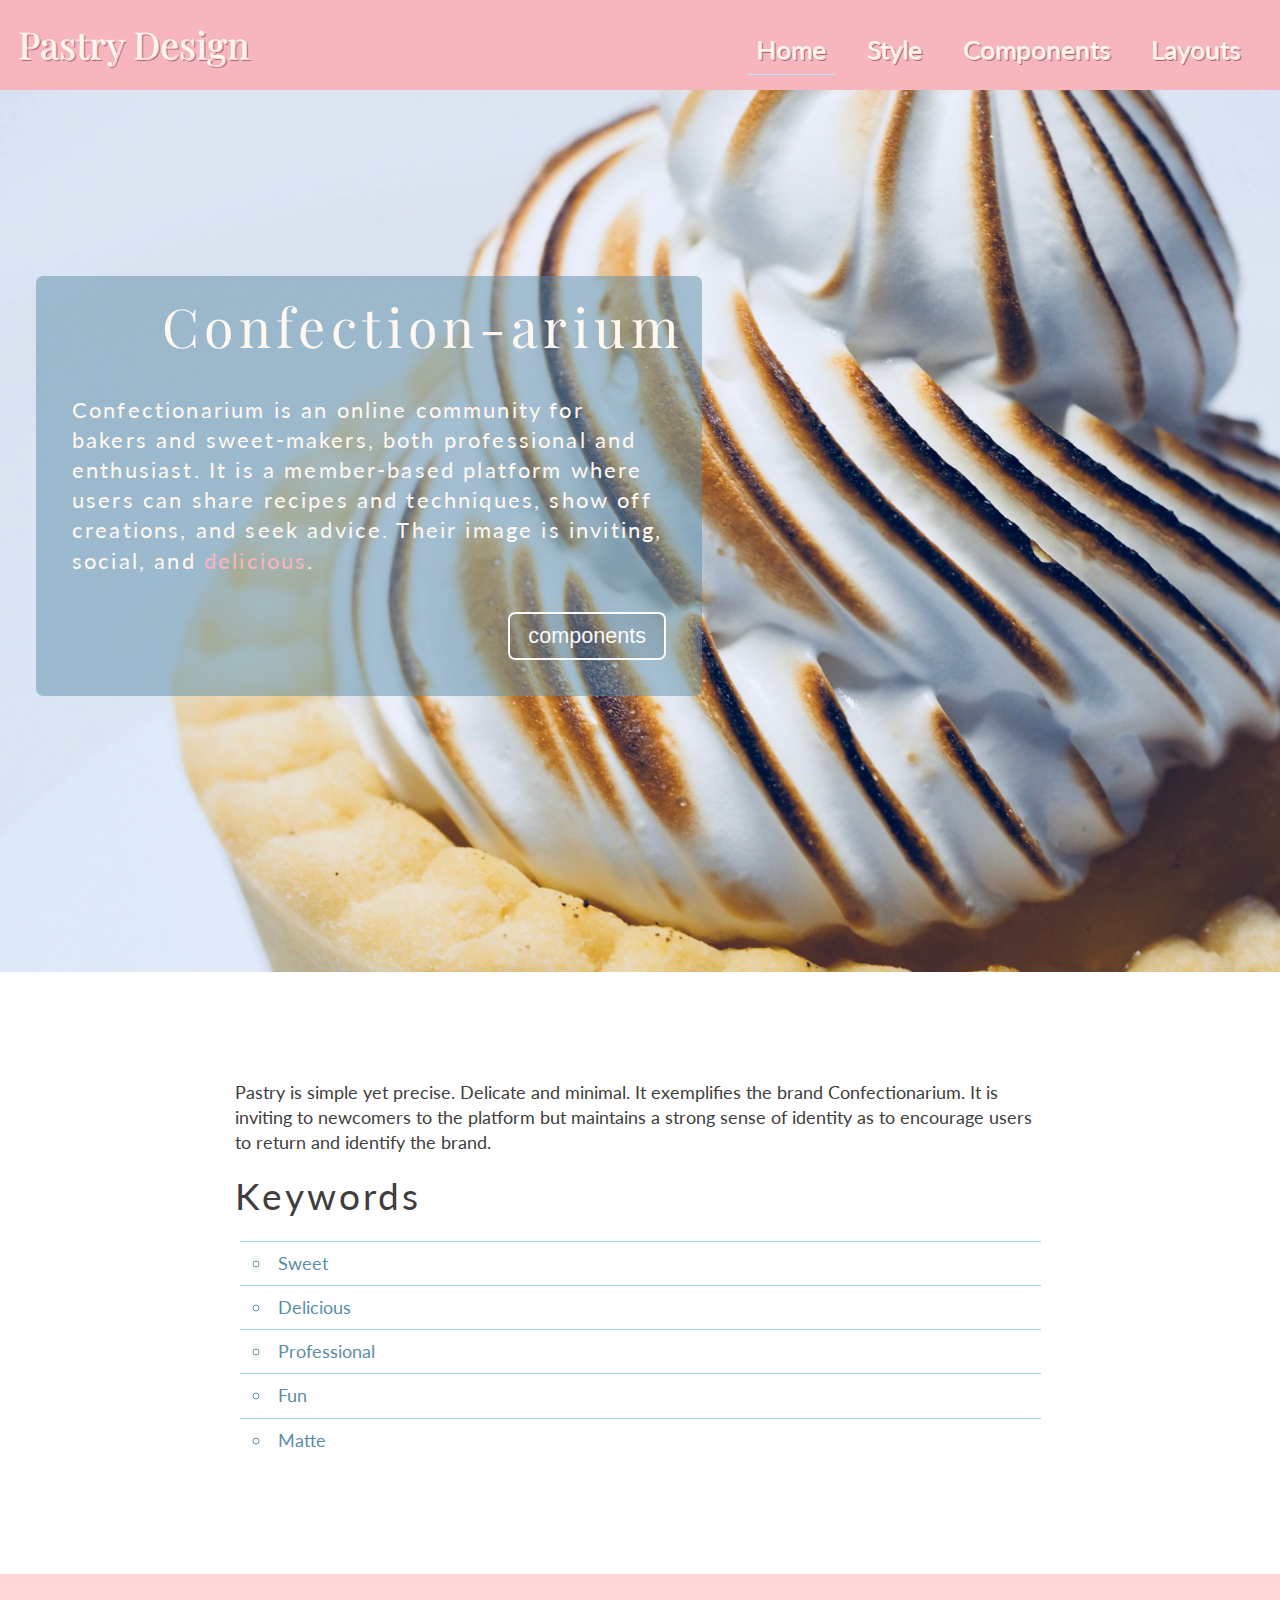
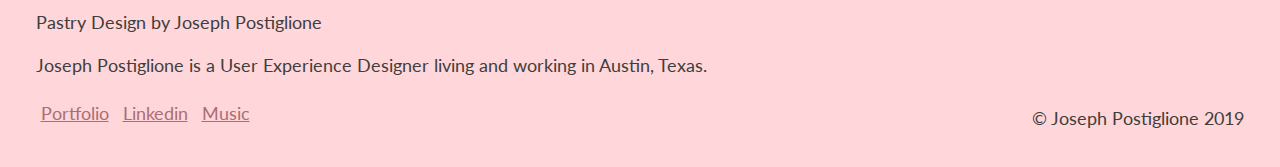
==== commit 1c94b55a: "Project 5: Part A Rev 1" ====
--- a/index.html
+++ b/index.html
@@ -27,13 +27,24 @@
         
     </header>
 
-    <main>
+    <section class="hero">
 
-        <article>
+        <div class="hero-text">
+
             <h1>Confection-arium</h1>
 
 
             <p class="paragraph-featured">Confectionarium is an online community for bakers and sweet-makers, both professional and enthusiast. It is a member-based platform where users can share recipes and techniques, show off creations, and seek advice. Their image is inviting, social, and <a href="#">delicious</a>.</p>
+
+            <input type="submit" value="components" class="notification-button-confirm">
+
+        </div>
+        
+    </section>
+
+    <main>
+
+
 
             <p>Pastry is simple yet precise. Delicate and minimal. It exemplifies the brand Confectionarium. It is inviting to newcomers to the platform but maintains a strong sense of identity as to encourage users to return and identify the brand.</p>
             
@@ -46,8 +57,6 @@
                 <li>Fun</li>
                 <li>Matte</li>
             </ul>
-
-        </article>
         
     </main>
 
--- a/style.css
+++ b/style.css
@@ -16,6 +16,9 @@
     --color-sand:#FFF8F0;
     --color-sand-dark: #403E3C;
     --color-disabled-grey: #E6DFD8;
+    --color-error-red: #ff6347;
+    --color-warning-orange: #ffb147;
+    --color-success-green: #d6ffda;
 
     --shadow-hover: 2px 1px 3px rgba(0,0,0,.4);
     --shadow-active: 2px 1px 3px rgba(0,0,0,.2);
@@ -166,6 +169,13 @@
 header {
     background-color: var(--color-coral);
     padding: 1rem 2rem .5rem;
+    transition: opacity .3s ease-in-out;
+    z-index: 2;
+}
+
+header:hover {
+    opacity: 1;
+    transition: opacity .3s ease-in-out;
 }
 
 header ul {
@@ -184,15 +194,22 @@
         align-items: baseline;
         display: flex;
         justify-content: space-between;
+        padding: 1rem;
+    }
+
+    header ul {
+        margin: 0;
+    }
+}
+
+@media ( min-width: 1240px ) {
+
+    header {
         left: 0;
-        padding: 1rem;
+        opacity: .75;
         position: fixed;
         right: 0;
         z-index: 1;
-    }
-
-    header ul {
-        margin: 0;
     }
 }
 
@@ -264,19 +281,19 @@
     background-color: var(--color-coral);
 }
 
-.nav-secondary-nested {
+.nav-secondary ul ul {
     list-style: none;
 }
 
-.nav-secondary-nested a {
+.nav-secondary ul ul a {
     font-size: var(--size-one-down);
 }
 
-.nav-secondary-nested a:hover {
+.nav-secondary ul ul a:hover {
     background-color: var(--color-skyblue-light);
 }
 
-.nav-secondary-nested a:focus {
+.nav-secondary ul ul a:focus {
     background-color: var(--color-skyblue);
 }
 
@@ -287,23 +304,39 @@
     padding: 1rem 0 0 2rem;
 }
 
+.nav-secondary ul ul ul a:hover {
+    background-color: var(--color-sand);
+    color: var(--color-sand-dark);
+    text-shadow: none;
+}
+
+.nav-secondary ul ul ul a:focus {
+    background-color: var(--color-sand);
+}
+
 .side-nav {
     background-color: white;
-    box-shadow: var(--shadow-hover);
-    height: 100%;
+    border-right: 1px solid var(--color-coral-light);
+    bottom: 0;
     left: -200px;
+    margin-top: 5rem;
     opacity: .9;
     overflow-x: hidden;
     padding: 0;
     position: fixed;
-    top: 89.5px;
+    top: 0;
     transition: left .4s ease-in-out;
     width: 200px;
     z-index: 1;
 }
 
 .side-nav a:hover {
+    border-left: 2px solid var(--color-sand-dark);
     text-shadow: none;
+}
+
+.footer-side-nav {
+    transition: all .3s ease-in-out;
 }
 
 @media ( min-width: 600px ) {
@@ -347,6 +380,13 @@
         left: 0;
         transition: left .4s ease-in-out;
     }
+
+    .footer-side-nav {
+        margin-left: 200px;
+        transition: all .3s ease-in-out;
+    }
+
+  
 }
 
 /*=================================================
@@ -411,15 +451,6 @@
 
 }
 
-@media ( min-width: 1240px ) {
-
-    footer {
-        left: 200px;
-        position: absolute;
-        right: 0;
-    }
-}
-
 /*=================================================
 Examples
 =================================================*/
@@ -485,7 +516,18 @@
 
 .example-color-dark-sand {
     background-color: var(--color-sand-dark);
-    color: var(--color-sand-dark);
+}
+
+.example-color-error-red {
+    background-color: var(--color-error-red);
+}
+
+.example-color-warning-orange {
+    background-color: var(--color-warning-orange);
+}
+
+.example-color-success-green {
+    background-color: var(--color-success-green);
 }
 
 .example-colors div {
@@ -505,7 +547,7 @@
     margin: 0;
 }
 
-.example-color-disabled-grey h4, .example-color-disabled-grey p, .example-color-sand h4, .example-color-sand p {
+.example-color-disabled-grey h4, .example-color-disabled-grey p, .example-color-sand h4, .example-color-sand p,.example-color-success-green h4, .example-color-success-green p {
     color: var(--color-sand-dark);
 }
 
@@ -1187,8 +1229,203 @@
 }
 
 /*=================================================
+Notification
+=================================================*/
+
+.notification {
+    border-radius: .4rem;
+    display: flex;
+    max-width: 25rem;
+    padding: 0;
+}
+
+.notification img {
+    background-color: rgba(0,0,0,.2);
+    border-radius: .4rem 0 0 .4rem;
+    padding: .5rem;
+}
+
+.notification div {
+    margin-left: 1rem;
+}
+
+.notification p {
+    color: white;
+    font-size: var(--size-one-up);
+    margin: 2rem 1rem .5rem 0;
+}
+
+.notification input {
+    background-color: white;
+    border: none;
+    margin: 1rem;
+}
+
+.notification input:hover {
+    animation: none;
+    box-shadow: var(--shadow-hover);
+}
+
+.notification-error input:hover {
+    background-color: white;
+    color: var(--color-error-red);
+}
+
+.notification-warning input:hover {
+    background-color: white;
+    color: var(--color-warning-orange);
+}
+
+.notification-neutral input:hover {
+    background-color: var(--color-sand-dark); 
+    color: var(--color-skyblue-light);
+}
+
+.notification-success input:hover {
+    background-color: var(--color-sand-dark);
+    color: var(--color-success-green);
+}
+
+.notification-error input {
+    color: var(--color-error-red);
+}
+
+.notification-warning input {
+    color: var(--color-warning-orange);
+}
+
+.notification-neutral input {
+    color: var(--color-skyblue-light);
+}
+
+.notification-success input {
+    color: var(--color-success-green);
+}
+
+.notification-button-confirm {
+    opacity: .95;
+}
+
+.notification .notification-button-deny {
+    background-color: rgba(0,0,0,0.0);
+    border: 2px solid white; 
+    color: white;
+    opacity: .95;
+}
+
+
+.notification-error {
+    background-color: var(--color-error-red);
+}
+
+.notification-warning {
+    background-color: var(--color-warning-orange);
+}
+
+.notification-neutral {
+    background-color: var(--color-skyblue-light);
+}
+
+.notification-neutral p {
+    color: var(--color-sand-dark);
+}
+
+.notification-neutral .notification-button-confirm, .notification-success .notification-button-confirm {
+    background-color: var(--color-sand-dark);
+}
+
+.notification-neutral .notification-button-deny, .notification-success .notification-button-deny {
+    border-color: var(--color-sand-dark);
+    color: var(--color-sand-dark);
+}
+
+.notification-success {
+    background-color: var(--color-success-green);
+}
+
+.notification-success p {
+    color: var(--color-sand-dark);
+}
+
+@keyframes text-fade-in-dark {
+
+    0% {
+        color: white;
+    }
+
+    100% {
+        color: var(--color-sand-dark);
+    }
+}
+
+/*=================================================
+Hero Component
+=================================================*/
+
+.hero {
+    background-color: var(--color-sand);
+    background-image: url(images/hero-bg.jpg);
+    background-position: center;
+    background-repeat: no-repeat;
+    background-size: cover;
+    display: flex;
+    flex-direction: column;
+    justify-content: center;
+    margin: 0;
+    min-height: 100vh;
+    padding: 2rem;
+}
+
+.hero h1 {
+    border: none;
+    color: var(--color-sand);
+    margin: 0;
+    max-width: 40rem;
+}
+
+.hero p {
+    color: var(--color-sand);
+    font-size: var(--size-one-up);
+    margin: 0;
+    max-width: 40rem;
+}
+
+.hero-text {
+    background-color: rgba(91,142,168,.5);
+    border-radius: .4rem;
+    display: flex;
+    flex-direction: column;
+    align-items: flex-end;
+    max-width: 35rem;
+    padding: 1rem;
+}
+
+.hero-text input {
+    background-color: rgba(0,0,0,.1);
+    border: 2px solid white;
+    color: white;
+}
+
+.hero-text input:hover {
+    animation: none;
+    box-shadow: none;
+    background-color: rgba(255,255,255,.2);
+    color: white;
+}
+
+.hero-text input:focus {
+    background-color: rgba(255,255,255,.5);
+    color: rgba(0,0,0,.6);
+}
+
+.hero-screenshot {
+    max-width: 100%;
+}
+
+/*=================================================
 Master Layout 
 =================================================*/
+
 html {
     scroll-behavior: smooth;
 }
@@ -1201,13 +1438,19 @@
     margin: auto;
     max-width: 45rem;
     padding: 2rem 1.5rem;
-    position: relative;
-    top: 89.5px;
 }
 
 section {
     margin-bottom: 2rem;
     padding: .5rem;
+}
+
+@media ( min-width: 1240px ) {
+
+    main {
+        padding: 5rem 0;
+        position: relative;
+    }
 }
 
 /*=================================================
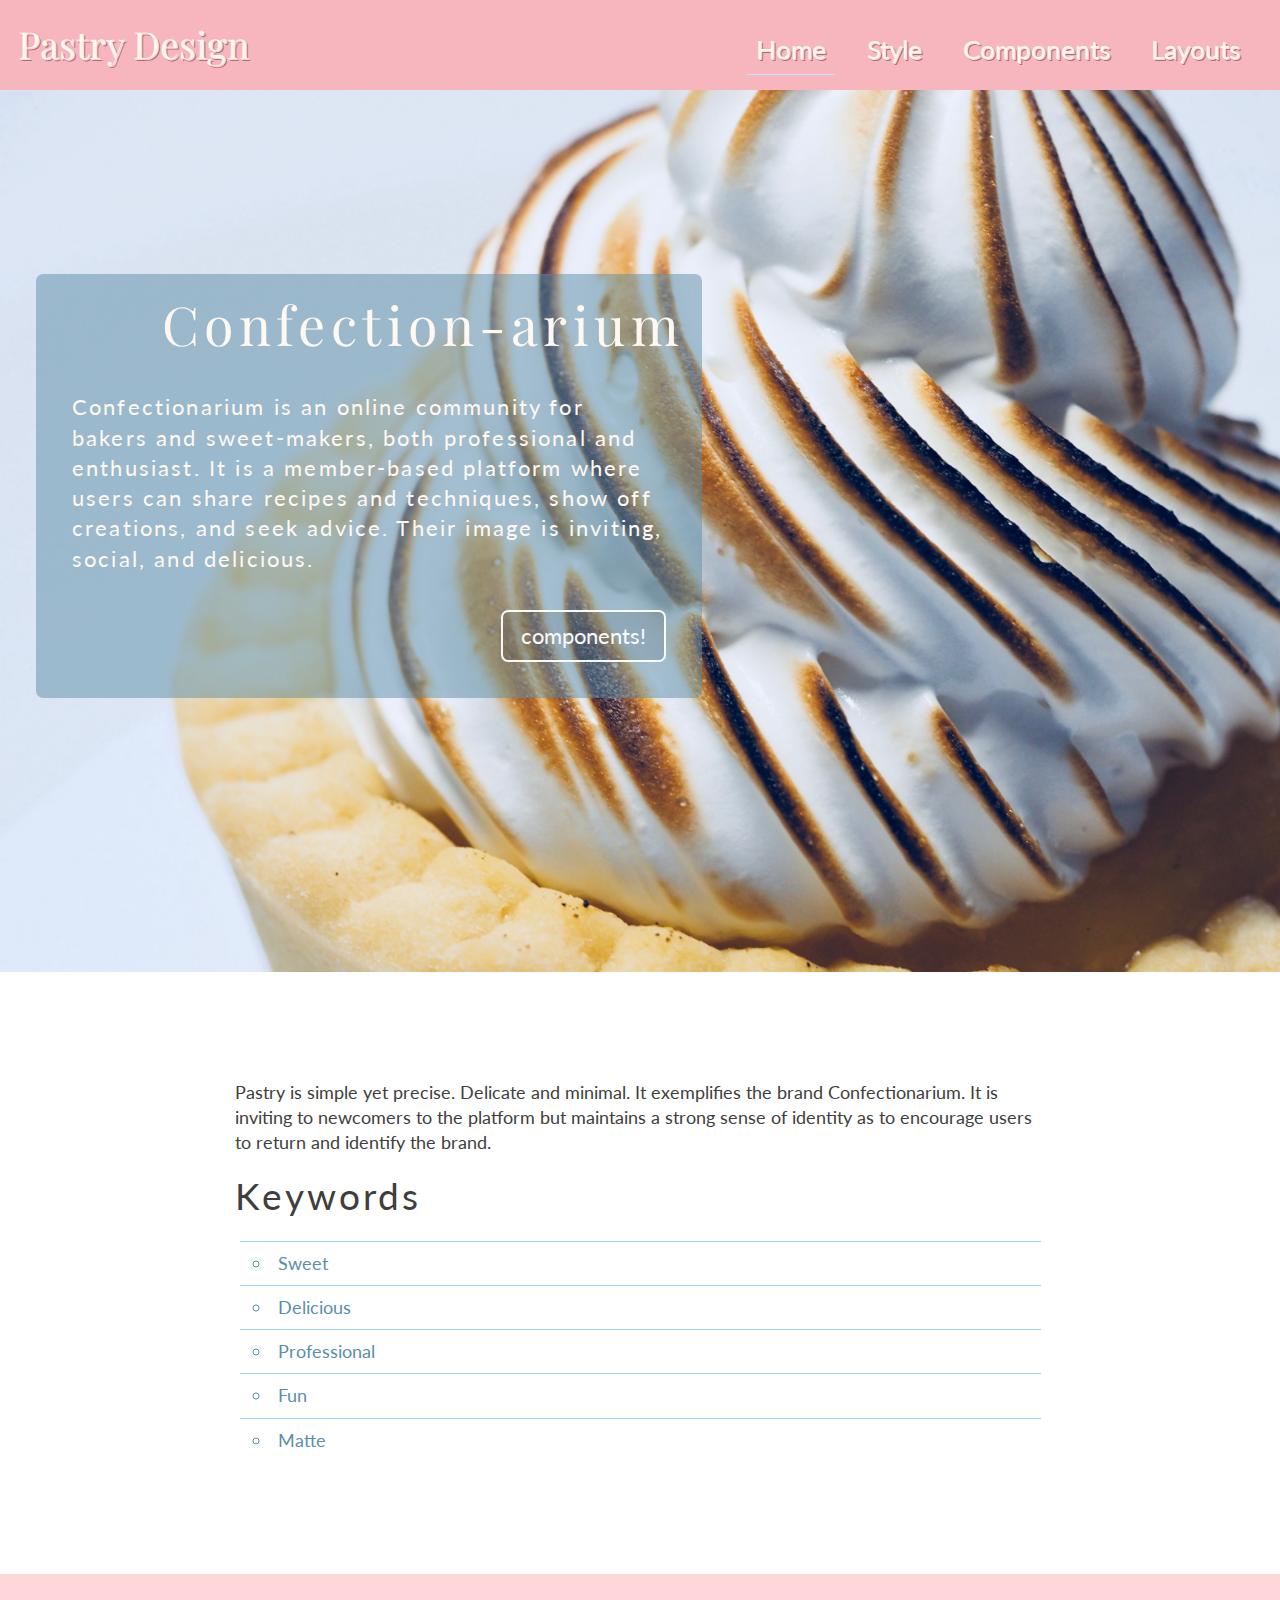
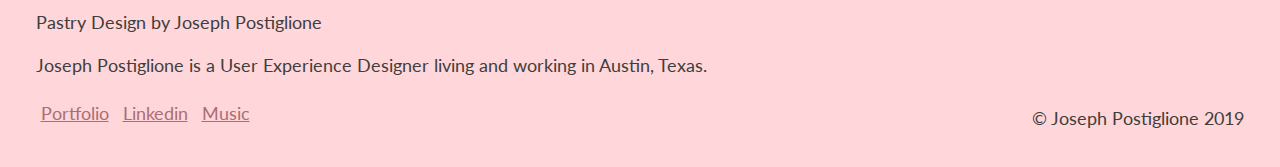
==== commit bd3f103c: "Project 5: Part A Rev 2" ====
--- a/index.html
+++ b/index.html
@@ -34,9 +34,9 @@
             <h1>Confection-arium</h1>
 
 
-            <p class="paragraph-featured">Confectionarium is an online community for bakers and sweet-makers, both professional and enthusiast. It is a member-based platform where users can share recipes and techniques, show off creations, and seek advice. Their image is inviting, social, and <a href="#">delicious</a>.</p>
+            <p class="paragraph-featured">Confectionarium is an online community for bakers and sweet-makers, both professional and enthusiast. It is a member-based platform where users can share recipes and techniques, show off creations, and seek advice. Their image is inviting, social, and delicious.</p>
 
-            <input type="submit" value="components" class="notification-button-confirm">
+            <a href="components.html" class="notification-button-confirm">components!</a>
 
         </div>
         
--- a/style.css
+++ b/style.css
@@ -1251,7 +1251,6 @@
 
 .notification p {
     color: white;
-    font-size: var(--size-one-up);
     margin: 2rem 1rem .5rem 0;
 }
 
@@ -1400,20 +1399,25 @@
     padding: 1rem;
 }
 
-.hero-text input {
+.hero-text a {
     background-color: rgba(0,0,0,.1);
     border: 2px solid white;
+    border-radius: .4rem;
     color: white;
-}
-
-.hero-text input:hover {
+    font-size: var(--size-one-up);
+    margin: 1rem 1rem 1rem 0;
+    padding: .5rem 1rem;
+}
+
+.hero-text a:hover {
     animation: none;
     box-shadow: none;
     background-color: rgba(255,255,255,.2);
     color: white;
-}
-
-.hero-text input:focus {
+    text-shadow: none;
+}
+
+.hero-text a:focus {
     background-color: rgba(255,255,255,.5);
     color: rgba(0,0,0,.6);
 }
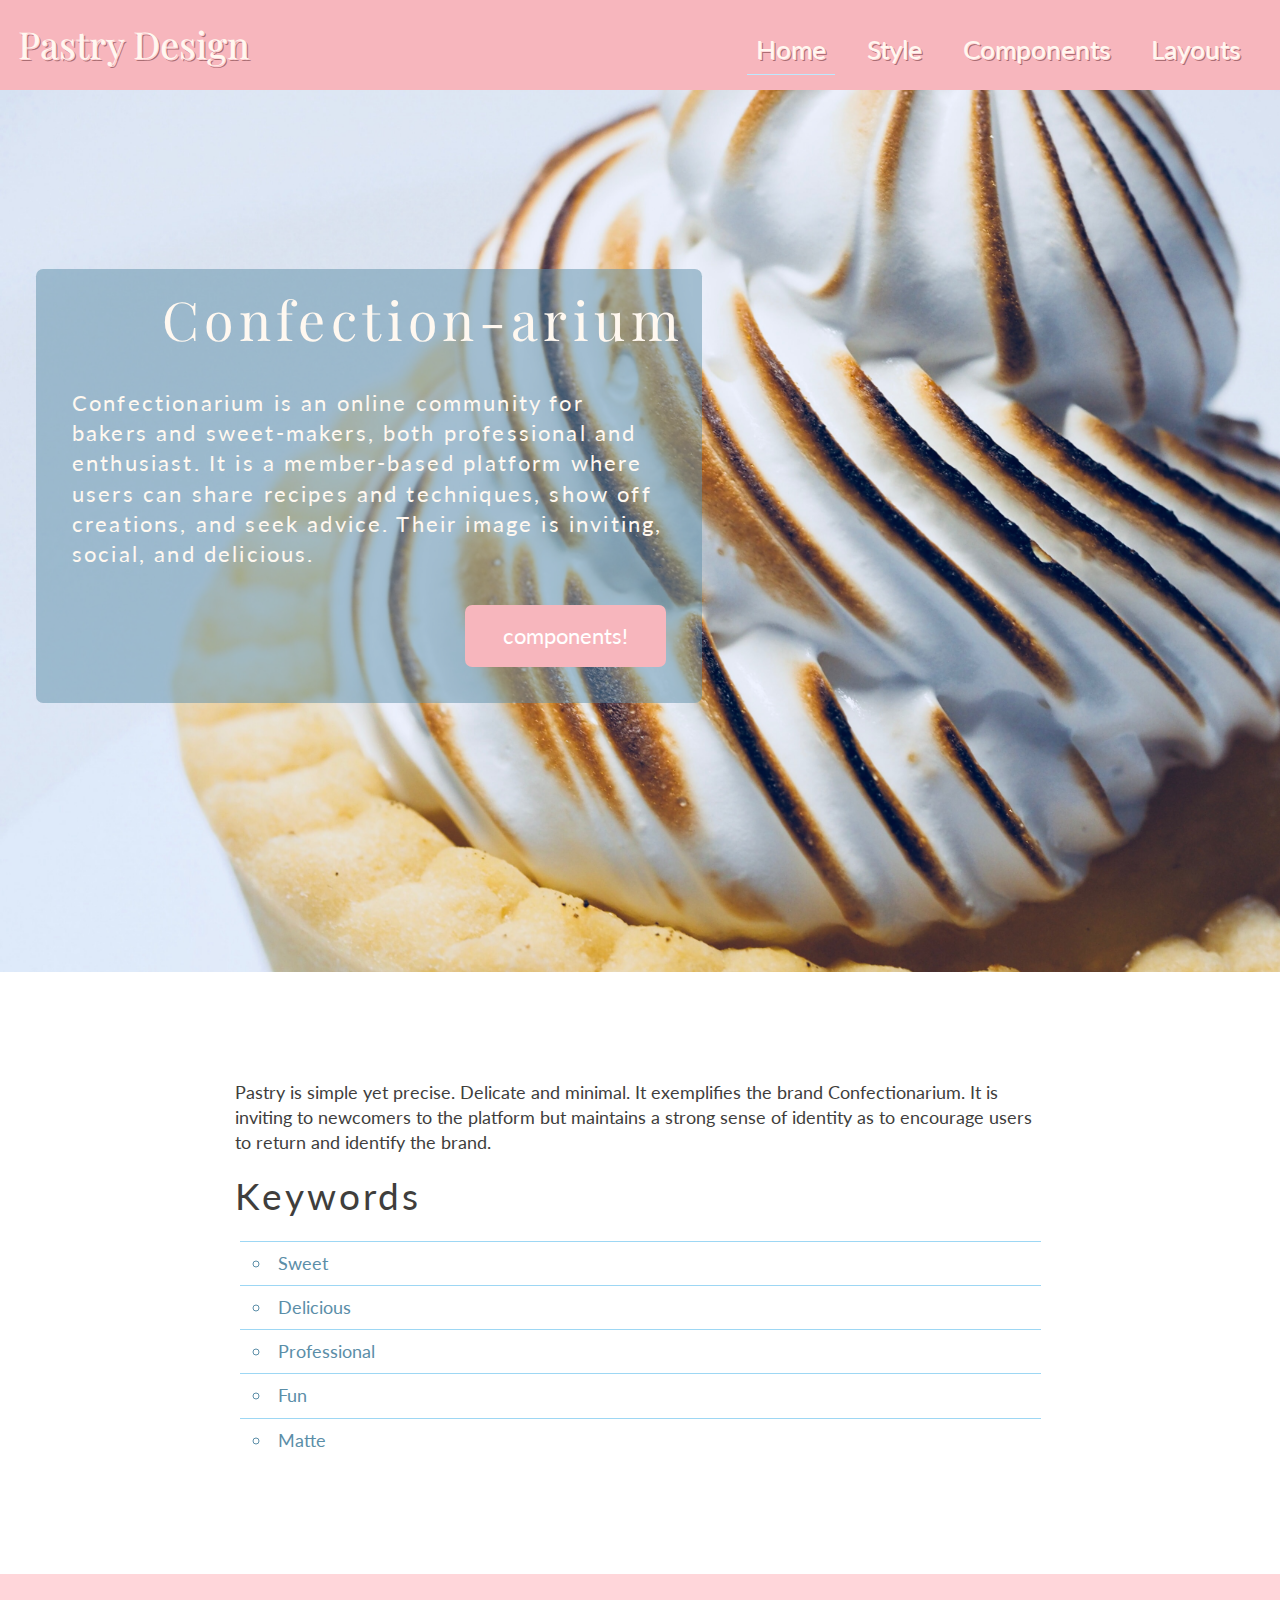
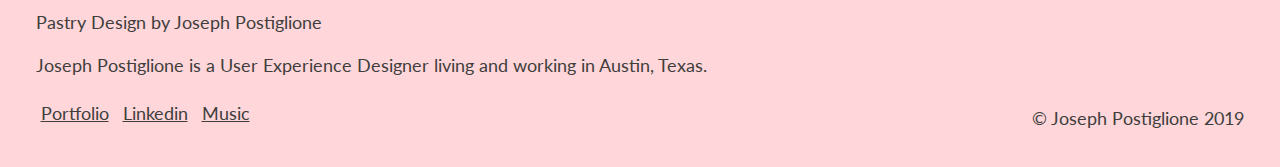
==== commit ab92c3bc: "Add files via upload" ====
--- a/index.html
+++ b/index.html
@@ -36,7 +36,7 @@
 
             <p class="paragraph-featured">Confectionarium is an online community for bakers and sweet-makers, both professional and enthusiast. It is a member-based platform where users can share recipes and techniques, show off creations, and seek advice. Their image is inviting, social, and delicious.</p>
 
-            <a href="components.html" class="notification-button-confirm">components!</a>
+            <a href="components.html" class="link-button link-button-hero">components!</a>
 
         </div>
         
--- a/style.css
+++ b/style.css
@@ -24,6 +24,7 @@
     --shadow-active: 2px 1px 3px rgba(0,0,0,.2);
     --shadow-solid: 2px 2px 0 var(--color-sand-dark);
     --shadow-blockquote: 8px 8px 0 var(--color-skyblue-light);
+    --shadow-cards: 0 0 2px rgba( 0, 0, 0, .3), 0 15px 20px -10px rgba( 0, 0, 0, .3);
 }
 
 /*=================================================
@@ -74,7 +75,7 @@
 h3 {
     color: var(--color-coral);
     font-size: var(--size-three-up);
-    margin: .5rem 0;
+    margin: 2rem 0 .5rem;
 }
 
 h4 {
@@ -98,7 +99,7 @@
 a {
     color: var(--color-coral);
     text-decoration: none;
-    transition: all .1s ease-in-out;
+    transition: all .2s ease-in-out;
 }
 
 a:visited {
@@ -107,7 +108,7 @@
 
 a:hover {
     text-shadow: 2px 2px 1px var(--color-skyblue-light);
-    transition: all .1s ease-in-out;
+    transition: all .2s ease-in-out;
 }
 
 a:focus {
@@ -134,6 +135,10 @@
     color: var(--color-sand);
 }
 
+.site-logo:hover {
+    border-bottom: 1px solid rgba(255, 255, 255, 0.5);
+    text-shadow: 1px 1px 0 var(--color-coral-light), 2px 2px 0 var(--color-coral-dark);
+}
 
 .paragraph-featured {
     font-size: var(--size-one-up);
@@ -211,6 +216,11 @@
         right: 0;
         z-index: 1;
     }
+
+    .navigation-primary {
+        position: relative;
+    }
+
 }
 
 /*=================================================
@@ -332,6 +342,7 @@
 
 .side-nav a:hover {
     border-left: 2px solid var(--color-sand-dark);
+    border-bottom: none;
     text-shadow: none;
 }
 
@@ -414,18 +425,21 @@
 }
 
 footer a {
-    color: var(--color-coral-dark);
+    color: var(--color-sand-dark);
     display: inline-block;
+    font-size: 1rem;
     padding: .25rem;
     text-decoration: underline;
+    text-shadow: none;
 }
 
 footer a:visited {
-    color: var(--color-coral-dark);
+    color: var(--color-sand-dark);
 }
 
 footer a:hover {
-    color: var(--color-coral);
+    border-bottom: none;
+    font-weight: bold;
     text-shadow: none;
 }
 
@@ -554,6 +568,12 @@
 .example-footer {
     position: initial;
 }
+
+figure .example-card {
+    margin: 0 0 1rem;       
+    max-width: 20rem;
+}
+
 
 /*=================================================
 Link Button Component
@@ -574,9 +594,7 @@
 }
 
 .link-button:hover {
-    background-color: white;
     box-shadow: var(--shadow-hover);
-    color: var(--color-coral);
     text-shadow: none;
 }
 
@@ -600,8 +618,6 @@
 
 .link-button-hero:hover {
     box-shadow: var(--shadow-hover);
-    color: var(--color-coral);
-
 }
 
 .link-button-hero:active {
@@ -615,11 +631,6 @@
 
 .link-button-hero-secondary:visited {
     background-color: var(--color-skyblue);
-}
-
-.link-button-hero-secondary:hover {
-    background-color: white;
-    color: var(--color-skyblue);
 }
 
 .link-button-secondary {
@@ -631,12 +642,6 @@
 
 .link-button-secondary:visited {
     color: white;
-}
-
-.link-button-secondary:hover {
-    background-color: white;
-    border: 2px solid var(--color-skyblue);
-    color: var(--color-skyblue);
 }
 
 .link-button-secondary:focus {
@@ -874,7 +879,8 @@
     box-shadow: var(--shadow-blockquote);
     color: var(--color-sand-dark);
     max-width: 18rem;
-	padding: 2rem;
+    padding: 2rem;
+    transition: all .2s ease-in-out;
 }
 
 dialog[open] {
@@ -891,10 +897,8 @@
 }
 
 button:hover {
-    animation: text-fade-in .3s ease-in-out;
-    background-color: white;
     box-shadow: var(--shadow-hover);
-    color: var(--color-skyblue);
+    transition: all .2s ease-in-out;
 }
 
 button:focus {
@@ -959,21 +963,20 @@
 =================================================*/
 
 input, textarea, select {
-    border: 1px solid var(--color-skyblue-dark);
+    border: 2px solid var(--color-skyblue);
     border-radius: .4rem;
     box-sizing: border-box;
     display: block;
     font-size: 1rem;
 	margin: 0;
-    min-width: 50%;
-    max-width: 100%;
+    min-width: 60%;
     padding: .5rem;
-    transition: all .3s ease-in-out;
+    transition: all .2s ease-in-out;
 	-webkit-appearance: none;
 }
 
 input:hover, textarea:hover, select:hover, input:focus, textarea:focus, select:focus {
-    box-shadow: var(--shadow-solid);
+    box-shadow: var(--shadow-hover);
     outline: none;
 }
 
@@ -1009,6 +1012,7 @@
     background-color: white;
 }
 
+
 .form-error {
     border: 1px solid red;
 }
@@ -1030,7 +1034,7 @@
     background-color: var(--color-coral);
     border: 2px solid var(--color-coral);
     border-radius: .4rem;
-    color: var(--color-sand);
+    color: white;
     display: inline-block;
     font-size: var(--size-one-up);
     margin: 1rem 1rem 1rem 0;
@@ -1039,10 +1043,7 @@
 }
 
 input[type="submit"]:hover, button[type="submit"]:hover {
-    animation: text-fade-in-coral .3s ease-in-out;
-    background-color: white;
     box-shadow: var(--shadow-hover);
-    color: var(--color-coral);
 	cursor: pointer;
 }
 
@@ -1063,19 +1064,35 @@
 
 .search-container button {
     background-color: var(--color-skyblue);
-    border: 1px solid var(--color-skyblue-dark);
+    border: 2px solid var(--color-skyblue);
     border-radius: 0 .4rem .4rem 0;
     border-left: none;
     cursor: pointer;
     margin: 0;
+    padding: .5rem .75rem;
+}
+
+.search-container svg {
+    width: 1.5rem;
+    height: 1.5rem;
+}
+
+.icon-search-fill {
+    stroke: white;
+}
+
+button:hover .icon-search-fill {
+    stroke: var(--color-skyblue);
 }
 
 .search-container button[type="submit"]:hover {
-    animation: text-fade-in-skyblue .3s ease-in-out;
+    animation: text-fade-in-skyblue .2s ease-in-out;
+    background-color: white;
     color: var(--color-skyblue);
 }
 
 input[type=search] {
+    border: 2px solid var(--color-skyblue);
     border-radius: .4rem 0 0 .4rem;
 }
 
@@ -1096,7 +1113,7 @@
 }
 
 input[type=range]::-webkit-slider-runnable-track {
-    background: #9DD7F4;
+    background-color: #9DD7F4;
     border: 0px solid #000000;
     border-radius: 1px;
     box-shadow: 1px 1px 0px #5B8EA8;
@@ -1183,6 +1200,9 @@
     background: #9DD7F4;
 }
 
+.search-container button:hover {
+    box-shadow: none;
+}
 
 @keyframes text-fade-in-coral {
 
@@ -1257,7 +1277,7 @@
 .notification input {
     background-color: white;
     border: none;
-    margin: 1rem;
+    margin: 0 1rem .5rem;
 }
 
 .notification input:hover {
@@ -1399,32 +1419,224 @@
     padding: 1rem;
 }
 
-.hero-text a {
-    background-color: rgba(0,0,0,.1);
-    border: 2px solid white;
+
+
+.hero-screenshot {
+    max-width: 100%;
+}
+
+/*=================================================
+Article Card Component
+=================================================*/
+
+.card-article {
+    background-color: white;
+    border-radius: .4rem;
+    box-shadow: 0 0 4px rgba( 0, 0, 0, .3), 0 15px 20px -10px rgba( 0, 0, 0, .3);
+    overflow: hidden;
+    padding: 0;
+}
+
+.card-article small {
+    border-bottom: 1px solid rgba( 0, 0, 0, .3);
+}
+
+.card-article-text {
+    color: var(--color-sand-dark);
+    display: flex;
+    flex-direction: column;
+    justify-content: center;
+    padding: 1rem;
+    position: relative;
+    text-shadow: none;
+}
+
+.card-article-text h2 {
+    margin: .5rem 0 .5rem;
+}
+
+.card-article-text p {
+    margin: 0;
+}
+
+.card-date {
+    margin: 1rem 0 1rem;
+    text-align: right;
+}
+
+.card-article img {
+    max-width: 120%;
+    opacity: .8;
+}
+
+.card-article:hover {
+    animation: shadow-pop .5s ease-in-out
+}
+
+.card-article:active {
+    box-shadow: 0 0 4px rgba( 0, 0, 0, .1), 0 15px 20px -10px rgba( 0, 0, 0, .1);
+}
+
+.grid-cards {
+    display: grid;
+    grid-gap: 1rem;
+    grid-template-columns: repeat(auto-fit, minmax(320px, 1fr));
+    grid-template-rows: repeat(4, minmax(300px,400px));
+    justify-items: center;
+    margin: 1rem;
+}
+
+.main-cards {
+    max-width: none;
+}
+
+.main-cards h1 {
+    margin: 1rem auto 2rem;
+    max-width: 45rem;
+}
+
+/*large grid layout*/
+@media ( min-width: 1100px ) {
+
+    .grid-cards {
+        grid-template-rows: repeat(6, minmax(300px,440px));
+    }
+
+    .card-article:first-child {
+        grid-column-end: 3;
+        grid-column-start: 1;
+    }
+
+    .card-article:nth-child(4n+4) {
+        grid-column-end: 4;
+        grid-column-start: 2;
+    }
+
+    .card-article:nth-child(4n+5) {
+        grid-column-end: 3;
+        grid-column-start: 1;
+    }
+}
+
+/*xlarge grid layout*/
+@media ( min-width: 1370px ) {
+
+    .card-article:nth-child(4n+4) {
+        grid-column-end: 5;
+        grid-column-start: 1;
+    }
+
+}
+
+@keyframes shadow-pop {
+
+    0% {
+        box-shadow: 0 0 4px rgba( 0, 0, 0, .3), 0 15px 20px -10px rgba( 0, 0, 0, .3);
+    }
+
+    50% {
+        box-shadow: 4px 4px 4px rgba( 0, 0, 0, .3), 0 15px 20px -10px rgba( 0, 0, 0, .3);
+    }
+
+    100% {
+        box-shadow: 0 0 4px rgba( 0, 0, 0, .3), 0 15px 20px -10px rgba( 0, 0, 0, .3);
+    }
+
+  }
+  
+/*=================================================
+Profile Card
+=================================================*/
+
+.card-profile {
+	background-color: white;
+	border-radius: .4rem;
+    box-shadow: var(--shadow-cards);
+	margin: 0 0 1rem;
+	max-width: 35rem;
+	padding-top: 6rem;
+	position: relative;
+}
+
+.card-profile img {
+	border-radius: 50%;
+    box-shadow: var(--shadow-cards);
+	left: calc( 50% - 5rem );
+	margin: auto;
+	max-width: 10rem;
+	position: absolute;
+    top: 1rem;
+}
+
+.card-profile div {
+    background: linear-gradient(45deg, var(--color-coral-light) 0%, var(--color-coral) 100%);
+    border-radius: 0 0 .4rem .4rem;
+    box-shadow: 0 15px 20px -10px rgba( 0, 0, 0, .3);
+    color: var(--color-sand-dark);
+	padding: 3rem 1.5rem 1rem;
+	overflow: hidden;
+}
+
+.card-profile a {
+    color: var(--color-sand-dark);
+    display: block;
+    padding: .5rem;
+    text-align: right;
+    text-decoration: underline;
+    text-shadow: none;
+}
+
+.card-profile a:hover {
+    font-weight: bold;
+}
+
+/*=================================================
+Call to Action Card
+=================================================*/
+
+.card-call-to-action {
+    display: flex;
+    margin: 0 auto 1rem;
+    max-width: 18rem;
+    text-align: center;
+}
+
+.card-call-to-action div {
+    background: linear-gradient(45deg, var(--color-skyblue-light) 0%, var(--color-skyblue) 100%);
+    border-radius: .4rem;
+    box-shadow: var(--shadow-cards);
+    padding: 1rem;
+}
+
+.card-call-to-action img {
+    display: inline-block;
+    height: 8rem;
+    width: 8rem;
+}
+
+.card-call-to-action .link-button {
     border-radius: .4rem;
     color: white;
-    font-size: var(--size-one-up);
-    margin: 1rem 1rem 1rem 0;
-    padding: .5rem 1rem;
-}
-
-.hero-text a:hover {
-    animation: none;
-    box-shadow: none;
-    background-color: rgba(255,255,255,.2);
+    margin: 1rem;
+    text-shadow: none;
+}
+
+.card-call-to-action .link-button:hover {
+    background-color: var(--color-coral);
     color: white;
-    text-shadow: none;
-}
-
-.hero-text a:focus {
-    background-color: rgba(255,255,255,.5);
-    color: rgba(0,0,0,.6);
-}
-
-.hero-screenshot {
-    max-width: 100%;
-}
+}
+
+@media ( min-width: 840px ) {
+ 
+    .cards-call-to-action {
+        display: flex;
+        margin: auto;
+        max-width: 60rem;
+    }
+
+
+}
+
 
 /*=================================================
 Master Layout 
@@ -1441,7 +1653,7 @@
 main {
     margin: auto;
     max-width: 45rem;
-    padding: 2rem 1.5rem;
+    padding: 0 1rem;
 }
 
 section {
@@ -1449,11 +1661,34 @@
     padding: .5rem;
 }
 
+img {
+    display: block;
+    max-width: 100%;
+}
+
+.screenshot-link {
+    transition: all .3s ease-in-out;
+}
+
+.screenshot-link:hover {
+    box-shadow: var(--shadow-hover);
+    transition: all .3s ease-in-out;
+}
+
+.screenshot-link:active {
+    box-shadow: var(--shadow-active);
+}
+
 @media ( min-width: 1240px ) {
 
     main {
         padding: 5rem 0;
         position: relative;
+    }
+
+    .main-cards {
+        max-width: 82rem;
+        padding-top: 6rem;
     }
 }
 
